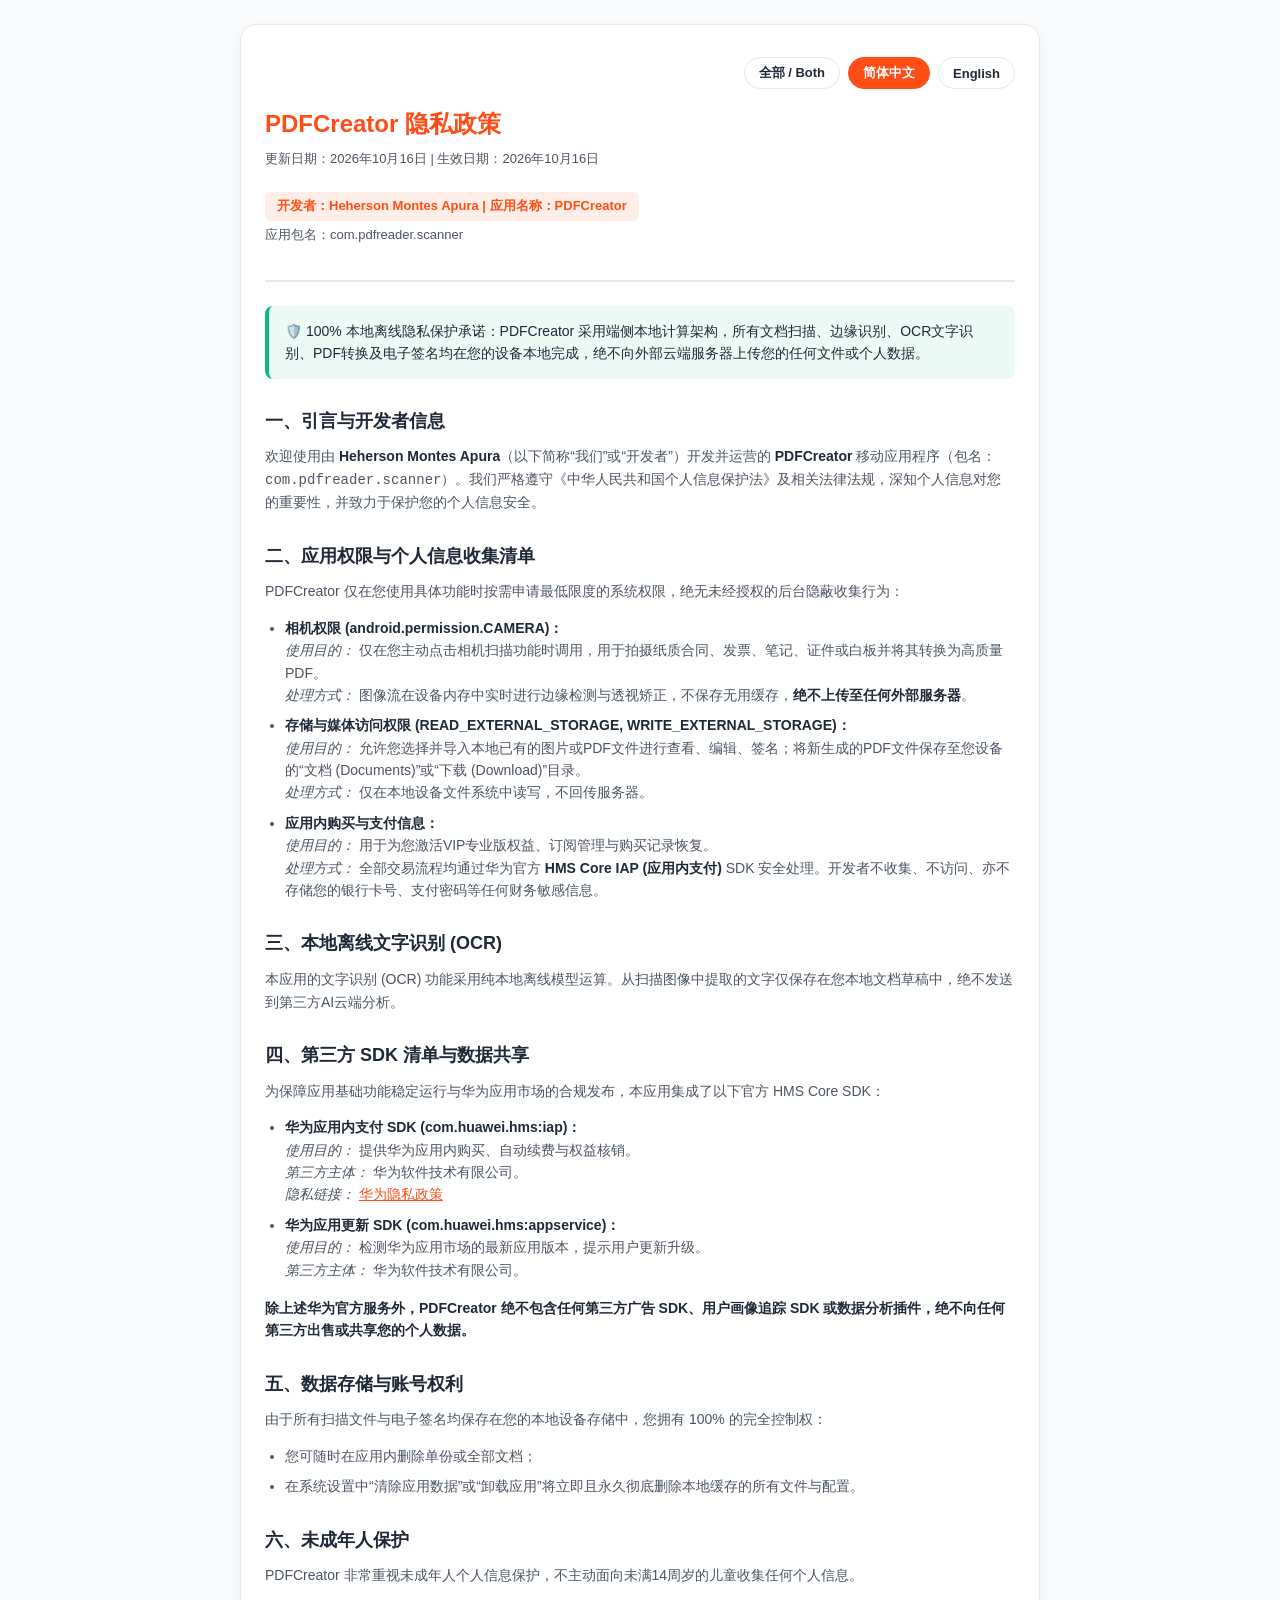
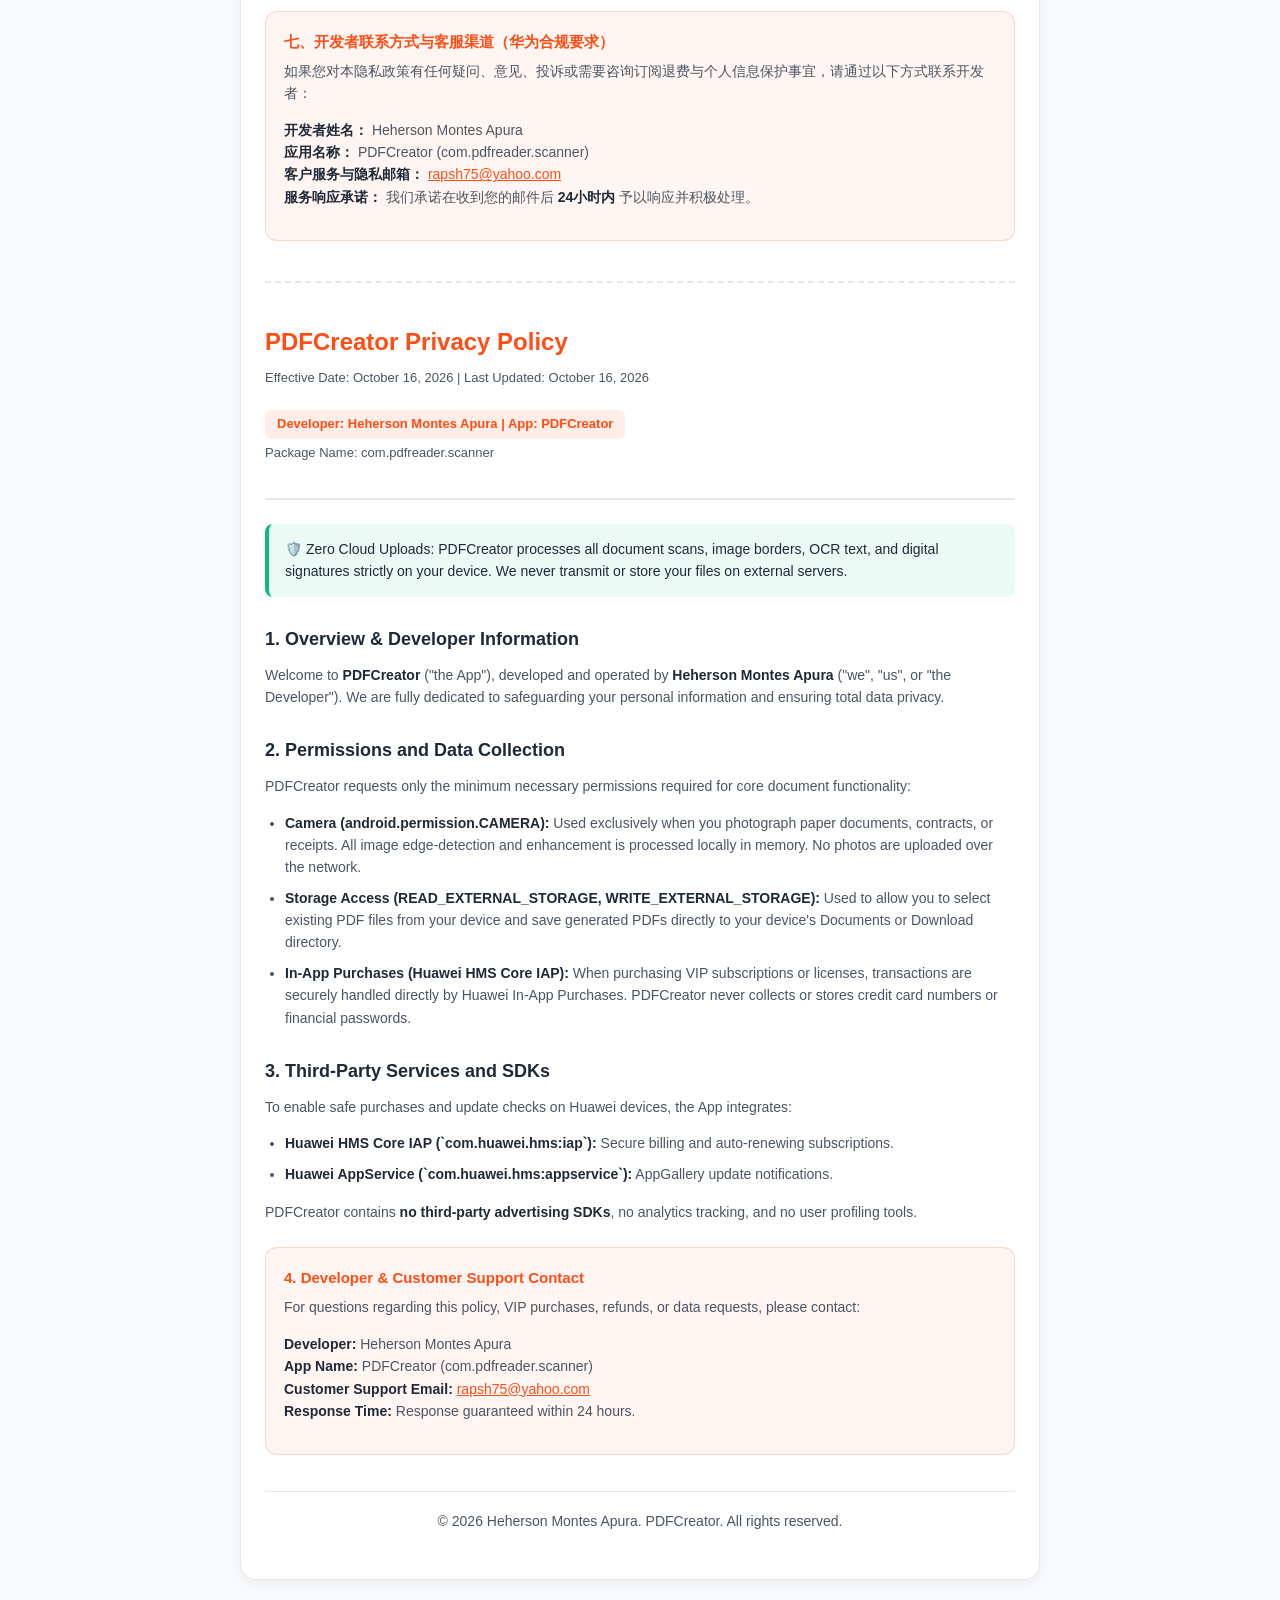
==== index.html @ 4ed190d3 "Update index.html" ====
<!DOCTYPE html>
<html lang="zh-CN">
<head>
  <meta charset="UTF-8">
  <meta name="viewport" content="width=device-width, initial-scale=1.0">
  <title>PDFCreator 隐私政策 / Privacy Policy - Heherson Montes Apura</title>
  <style>
    :root {
      --primary: #FF4D15;
      --primary-dark: #E03E0B;
      --text: #1F2937;
      --text-muted: #4B5563;
      --bg: #F9FAFB;
      --card-bg: #FFFFFF;
      --border: #E5E7EB;
    }
    @media (prefers-color-scheme: dark) {
      :root {
        --text: #F3F4F6;
        --text-muted: #9CA3AF;
        --bg: #111827;
        --card-bg: #1F2937;
        --border: #374151;
      }
    }
    * {
      box-sizing: border-box;
      margin: 0;
      padding: 0;
    }
    body {
      font-family: -apple-system, BlinkMacSystemFont, "Segoe UI", Roboto, "PingFang SC", "Hiragino Sans GB", "Microsoft YaHei", sans-serif;
      background-color: var(--bg);
      color: var(--text);
      line-height: 1.6;
      padding: 24px 16px;
    }
    .container {
      max-width: 800px;
      margin: 0 auto;
      background: var(--card-bg);
      padding: 32px 24px;
      border-radius: 16px;
      box-shadow: 0 4px 12px rgba(0, 0, 0, 0.05);
      border: 1px solid var(--border);
    }
    .lang-switcher {
      display: flex;
      justify-content: flex-end;
      gap: 8px;
      margin-bottom: 16px;
    }
    .lang-btn {
      padding: 6px 14px;
      border: 1px solid var(--border);
      border-radius: 20px;
      background: var(--card-bg);
      color: var(--text);
      font-size: 13px;
      font-weight: 600;
      cursor: pointer;
      text-decoration: none;
      transition: all 0.2s;
    }
    .lang-btn.active, .lang-btn:hover {
      background: var(--primary);
      color: #fff;
      border-color: var(--primary);
    }
    header {
      border-bottom: 2px solid var(--border);
      padding-bottom: 20px;
      margin-bottom: 24px;
    }
    h1 {
      font-size: 24px;
      font-weight: 800;
      color: var(--primary);
      margin-bottom: 6px;
    }
    .subtitle {
      font-size: 13px;
      color: var(--text-muted);
    }
    .dev-badge {
      display: inline-block;
      margin-top: 8px;
      padding: 4px 12px;
      border-radius: 6px;
      background: rgba(255, 77, 21, 0.1);
      color: var(--primary);
      font-weight: 700;
      font-size: 13px;
    }
    h2 {
      font-size: 18px;
      font-weight: 700;
      margin-top: 28px;
      margin-bottom: 10px;
      color: var(--text);
    }
    p {
      font-size: 14px;
      color: var(--text-muted);
      margin-bottom: 14px;
    }
    ul {
      margin-left: 20px;
      margin-bottom: 16px;
    }
    li {
      font-size: 14px;
      color: var(--text-muted);
      margin-bottom: 8px;
    }
    strong {
      color: var(--text);
    }
    .highlight-box {
      background: rgba(16, 185, 129, 0.08);
      border-left: 4px solid #10B981;
      padding: 14px 16px;
      border-radius: 8px;
      margin: 20px 0;
    }
    .highlight-box p {
      margin: 0;
      color: var(--text);
      font-weight: 500;
    }
    .contact-card {
      background: rgba(255, 77, 21, 0.05);
      border: 1px solid rgba(255, 77, 21, 0.2);
      border-radius: 12px;
      padding: 18px;
      margin-top: 24px;
    }
    .contact-card h3 {
      font-size: 15px;
      font-weight: 700;
      margin-bottom: 6px;
      color: var(--primary);
    }
    a {
      color: var(--primary);
      text-decoration: underline;
    }
    .section-divider {
      margin: 40px 0;
      border-top: 2px dashed var(--border);
    }
    footer {
      text-align: center;
      margin-top: 36px;
      font-size: 12px;
      color: var(--text-muted);
      border-top: 1px solid var(--border);
      padding-top: 18px;
    }
  </style>
  <script>
    function showLang(l) {
      document.getElementById('sec-zh').style.display = (l === 'zh' || l === 'all') ? 'block' : 'none';
      document.getElementById('sec-en').style.display = (l === 'en' || l === 'all') ? 'block' : 'none';
      document.getElementById('btn-zh').className = (l === 'zh') ? 'lang-btn active' : 'lang-btn';
      document.getElementById('btn-en').className = (l === 'en') ? 'lang-btn active' : 'lang-btn';
      document.getElementById('btn-all').className = (l === 'all') ? 'lang-btn active' : 'lang-btn';
    }
  </script>
</head>
<body>
  <div class="container">
    <div class="lang-switcher">
      <button id="btn-all" class="lang-btn" onclick="showLang('all')">全部 / Both</button>
      <button id="btn-zh" class="lang-btn active" onclick="showLang('zh')">简体中文</button>
      <button id="btn-en" class="lang-btn" onclick="showLang('en')">English</button>
    </div>

    <!-- 简体中文版本 (CHINESE MAINLAND COMPLIANT - RULE 7.1) -->
    <div id="sec-zh">
      <header>
        <h1>PDFCreator 隐私政策</h1>
        <p class="subtitle">更新日期：2026年10月16日 | 生效日期：2026年10月16日</p>
        <div class="dev-badge">开发者：Heherson Montes Apura | 应用名称：PDFCreator</div>
        <p class="subtitle" style="margin-top: 4px;">应用包名：com.pdfreader.scanner</p>
      </header>

      <div class="highlight-box">
        <p>🛡️ 100% 本地离线隐私保护承诺：PDFCreator 采用端侧本地计算架构，所有文档扫描、边缘识别、OCR文字识别、PDF转换及电子签名均在您的设备本地完成，绝不向外部云端服务器上传您的任何文件或个人数据。</p>
      </div>

      <h2>一、引言与开发者信息</h2>
      <p>
        欢迎使用由 <strong>Heherson Montes Apura</strong>（以下简称“我们”或“开发者”）开发并运营的 <strong>PDFCreator</strong> 移动应用程序（包名：<code>com.pdfreader.scanner</code>）。我们严格遵守《中华人民共和国个人信息保护法》及相关法律法规，深知个人信息对您的重要性，并致力于保护您的个人信息安全。
      </p>

      <h2>二、应用权限与个人信息收集清单</h2>
      <p>PDFCreator 仅在您使用具体功能时按需申请最低限度的系统权限，绝无未经授权的后台隐蔽收集行为：</p>
      <ul>
        <li>
          <strong>相机权限 (android.permission.CAMERA)：</strong><br>
          <em>使用目的：</em> 仅在您主动点击相机扫描功能时调用，用于拍摄纸质合同、发票、笔记、证件或白板并将其转换为高质量PDF。<br>
          <em>处理方式：</em> 图像流在设备内存中实时进行边缘检测与透视矫正，不保存无用缓存，<strong>绝不上传至任何外部服务器</strong>。
        </li>
        <li>
          <strong>存储与媒体访问权限 (READ_EXTERNAL_STORAGE, WRITE_EXTERNAL_STORAGE)：</strong><br>
          <em>使用目的：</em> 允许您选择并导入本地已有的图片或PDF文件进行查看、编辑、签名；将新生成的PDF文件保存至您设备的“文档 (Documents)”或“下载 (Download)”目录。<br>
          <em>处理方式：</em> 仅在本地设备文件系统中读写，不回传服务器。
        </li>
        <li>
          <strong>应用内购买与支付信息：</strong><br>
          <em>使用目的：</em> 用于为您激活VIP专业版权益、订阅管理与购买记录恢复。<br>
          <em>处理方式：</em> 全部交易流程均通过华为官方 <strong>HMS Core IAP (应用内支付)</strong> SDK 安全处理。开发者不收集、不访问、亦不存储您的银行卡号、支付密码等任何财务敏感信息。
        </li>
      </ul>

      <h2>三、本地离线文字识别 (OCR)</h2>
      <p>
        本应用的文字识别 (OCR) 功能采用纯本地离线模型运算。从扫描图像中提取的文字仅保存在您本地文档草稿中，绝不发送到第三方AI云端分析。
      </p>

      <h2>四、第三方 SDK 清单与数据共享</h2>
      <p>为保障应用基础功能稳定运行与华为应用市场的合规发布，本应用集成了以下官方 HMS Core SDK：</p>
      <ul>
        <li>
          <strong>华为应用内支付 SDK (com.huawei.hms:iap)：</strong><br>
          <em>使用目的：</em> 提供华为应用内购买、自动续费与权益核销。<br>
          <em>第三方主体：</em> 华为软件技术有限公司。<br>
          <em>隐私链接：</em> <a href="https://consumer.huawei.com/cn/privacy/privacy-policy/" target="_blank" rel="noopener">华为隐私政策</a>
        </li>
        <li>
          <strong>华为应用更新 SDK (com.huawei.hms:appservice)：</strong><br>
          <em>使用目的：</em> 检测华为应用市场的最新应用版本，提示用户更新升级。<br>
          <em>第三方主体：</em> 华为软件技术有限公司。
        </li>
      </ul>
      <p><strong>除上述华为官方服务外，PDFCreator 绝不包含任何第三方广告 SDK、用户画像追踪 SDK 或数据分析插件，绝不向任何第三方出售或共享您的个人数据。</strong></p>

      <h2>五、数据存储与账号权利</h2>
      <p>
        由于所有扫描文件与电子签名均保存在您的本地设备存储中，您拥有 100% 的完全控制权：
      </p>
      <ul>
        <li>您可随时在应用内删除单份或全部文档；</li>
        <li>在系统设置中“清除应用数据”或“卸载应用”将立即且永久彻底删除本地缓存的所有文件与配置。</li>
      </ul>

      <h2>六、未成年人保护</h2>
      <p>PDFCreator 非常重视未成年人个人信息保护，不主动面向未满14周岁的儿童收集任何个人信息。</p>

      <div class="contact-card">
        <h3>七、开发者联系方式与客服渠道（华为合规要求）</h3>
        <p>如果您对本隐私政策有任何疑问、意见、投诉或需要咨询订阅退费与个人信息保护事宜，请通过以下方式联系开发者：</p>
        <p>
          <strong>开发者姓名：</strong> Heherson Montes Apura<br>
          <strong>应用名称：</strong> PDFCreator (com.pdfreader.scanner)<br>
          <strong>客户服务与隐私邮箱：</strong> <a href="mailto:rapsh75@yahoo.com">rapsh75@yahoo.com</a><br>
          <strong>服务响应承诺：</strong> 我们承诺在收到您的邮件后 <strong>24小时内</strong> 予以响应并积极处理。
        </p>
      </div>
    </div>

    <!-- 分割线 -->
    <div class="section-divider"></div>

    <!-- ENGLISH VERSION -->
    <div id="sec-en">
      <header>
        <h1>PDFCreator Privacy Policy</h1>
        <p class="subtitle">Effective Date: October 16, 2026 | Last Updated: October 16, 2026</p>
        <div class="dev-badge">Developer: Heherson Montes Apura | App: PDFCreator</div>
        <p class="subtitle" style="margin-top: 4px;">Package Name: com.pdfreader.scanner</p>
      </header>

      <div class="highlight-box">
        <p>🛡️ Zero Cloud Uploads: PDFCreator processes all document scans, image borders, OCR text, and digital signatures strictly on your device. We never transmit or store your files on external servers.</p>
      </div>

      <h2>1. Overview & Developer Information</h2>
      <p>
        Welcome to <strong>PDFCreator</strong> ("the App"), developed and operated by <strong>Heherson Montes Apura</strong> ("we", "us", or "the Developer"). We are fully dedicated to safeguarding your personal information and ensuring total data privacy.
      </p>

      <h2>2. Permissions and Data Collection</h2>
      <p>PDFCreator requests only the minimum necessary permissions required for core document functionality:</p>
      <ul>
        <li>
          <strong>Camera (android.permission.CAMERA):</strong> Used exclusively when you photograph paper documents, contracts, or receipts. All image edge-detection and enhancement is processed locally in memory. No photos are uploaded over the network.
        </li>
        <li>
          <strong>Storage Access (READ_EXTERNAL_STORAGE, WRITE_EXTERNAL_STORAGE):</strong> Used to allow you to select existing PDF files from your device and save generated PDFs directly to your device's Documents or Download directory.
        </li>
        <li>
          <strong>In-App Purchases (Huawei HMS Core IAP):</strong> When purchasing VIP subscriptions or licenses, transactions are securely handled directly by Huawei In-App Purchases. PDFCreator never collects or stores credit card numbers or financial passwords.
        </li>
      </ul>

      <h2>3. Third-Party Services and SDKs</h2>
      <p>To enable safe purchases and update checks on Huawei devices, the App integrates:</p>
      <ul>
        <li><strong>Huawei HMS Core IAP (`com.huawei.hms:iap`):</strong> Secure billing and auto-renewing subscriptions.</li>
        <li><strong>Huawei AppService (`com.huawei.hms:appservice`):</strong> AppGallery update notifications.</li>
      </ul>
      <p>PDFCreator contains <strong>no third-party advertising SDKs</strong>, no analytics tracking, and no user profiling tools.</p>

      <div class="contact-card">
        <h3>4. Developer & Customer Support Contact</h3>
        <p>For questions regarding this policy, VIP purchases, refunds, or data requests, please contact:</p>
        <p>
          <strong>Developer:</strong> Heherson Montes Apura<br>
          <strong>App Name:</strong> PDFCreator (com.pdfreader.scanner)<br>
          <strong>Customer Support Email:</strong> <a href="mailto:rapsh75@yahoo.com">rapsh75@yahoo.com</a><br>
          <strong>Response Time:</strong> Response guaranteed within 24 hours.
        </p>
      </div>
    </div>

    <footer>
      <p>&copy; 2026 Heherson Montes Apura. PDFCreator. All rights reserved.</p>
    </footer>
  </div>
</body>
</html>
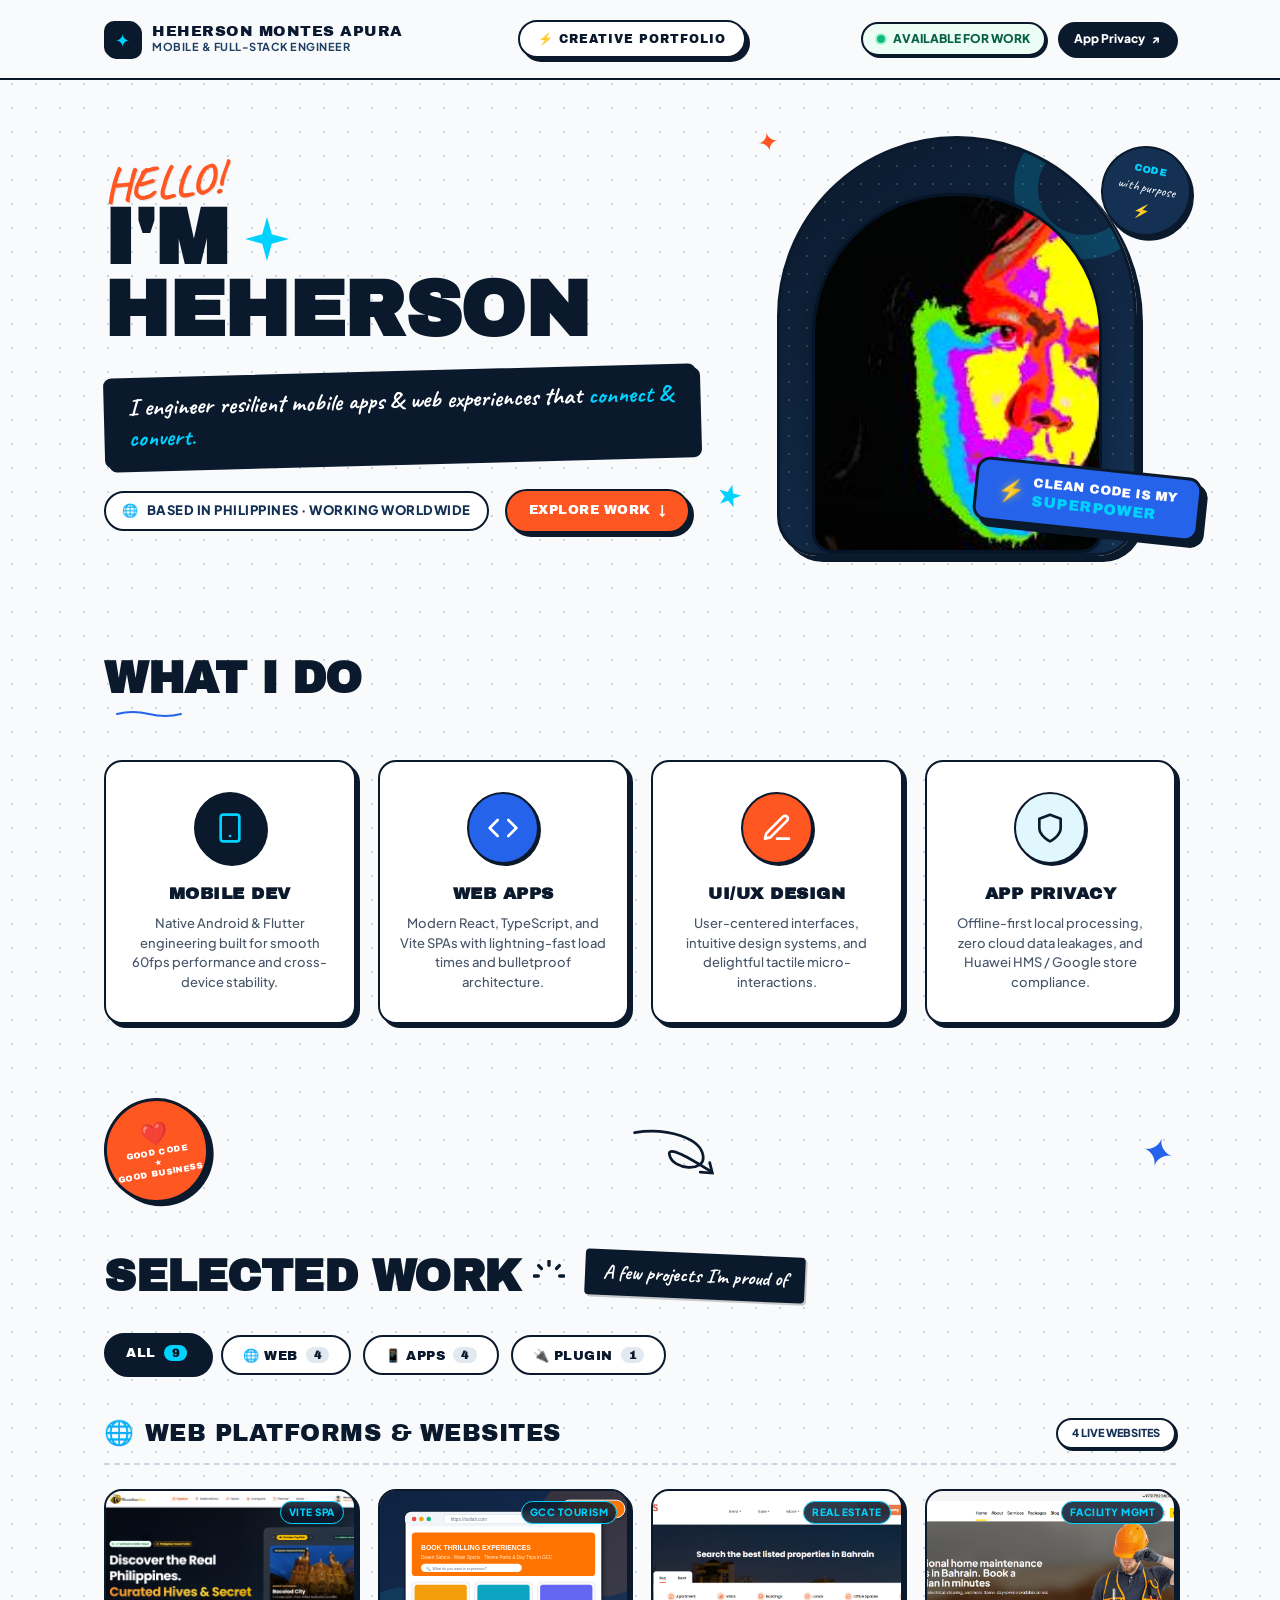
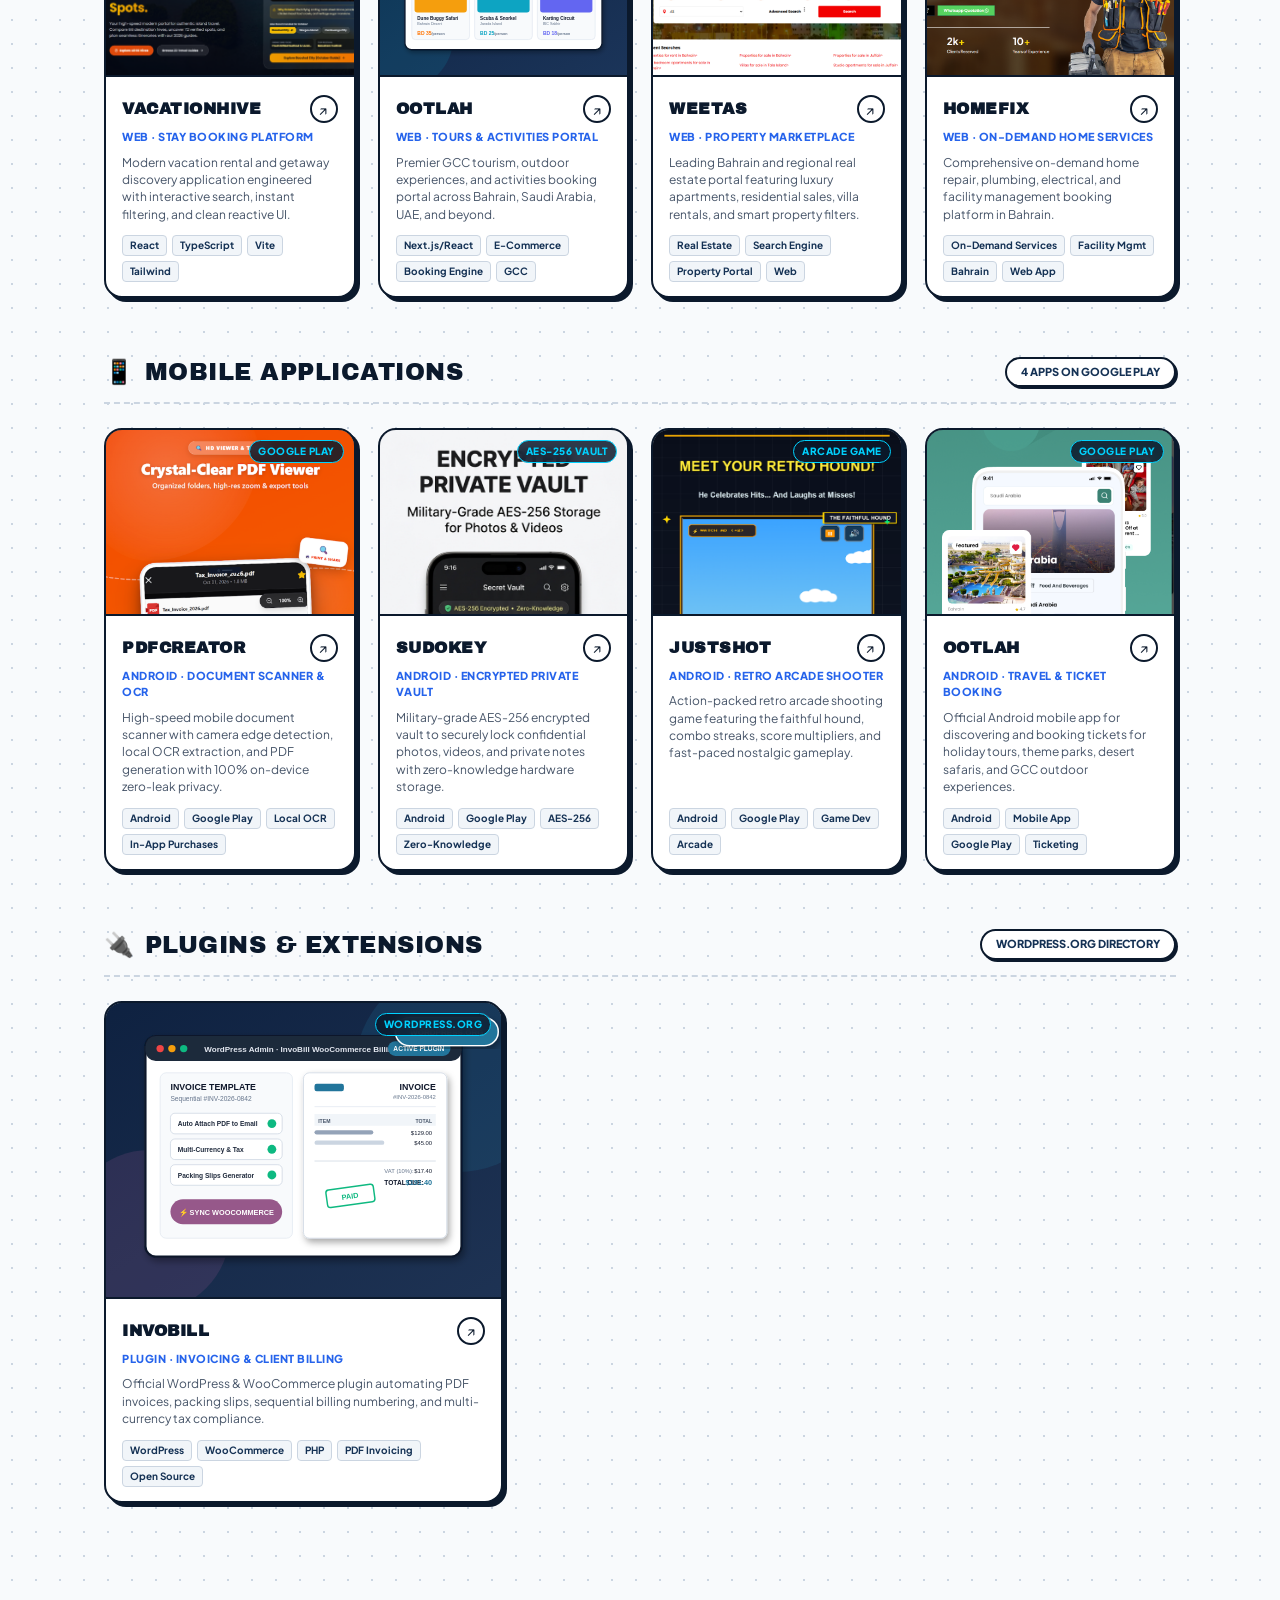
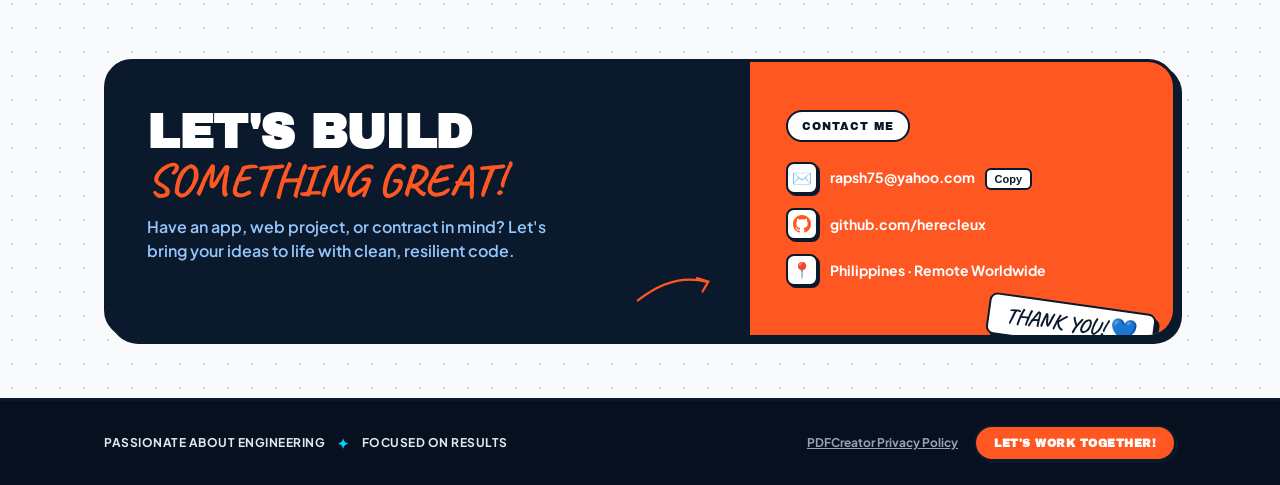
==== commit ab710d33: "feat: redesign portfolio in navy neo-brutalist theme, migrate privacy policy to policy-pdfscanner.ht" ====
--- a/index.html
+++ b/index.html
@@ -1,323 +1,574 @@
 <!DOCTYPE html>
-<html lang="zh-CN">
+<html lang="en">
 <head>
   <meta charset="UTF-8">
   <meta name="viewport" content="width=device-width, initial-scale=1.0">
-  <title>PDFCreator 隐私政策 / Privacy Policy - Heherson Montes Apura</title>
-  <style>
-    :root {
-      --primary: #FF4D15;
-      --primary-dark: #E03E0B;
-      --text: #1F2937;
-      --text-muted: #4B5563;
-      --bg: #F9FAFB;
-      --card-bg: #FFFFFF;
-      --border: #E5E7EB;
-    }
-    @media (prefers-color-scheme: dark) {
-      :root {
-        --text: #F3F4F6;
-        --text-muted: #9CA3AF;
-        --bg: #111827;
-        --card-bg: #1F2937;
-        --border: #374151;
-      }
-    }
-    * {
-      box-sizing: border-box;
-      margin: 0;
-      padding: 0;
-    }
-    body {
-      font-family: -apple-system, BlinkMacSystemFont, "Segoe UI", Roboto, "PingFang SC", "Hiragino Sans GB", "Microsoft YaHei", sans-serif;
-      background-color: var(--bg);
-      color: var(--text);
-      line-height: 1.6;
-      padding: 24px 16px;
-    }
-    .container {
-      max-width: 800px;
-      margin: 0 auto;
-      background: var(--card-bg);
-      padding: 32px 24px;
-      border-radius: 16px;
-      box-shadow: 0 4px 12px rgba(0, 0, 0, 0.05);
-      border: 1px solid var(--border);
-    }
-    .lang-switcher {
-      display: flex;
-      justify-content: flex-end;
-      gap: 8px;
-      margin-bottom: 16px;
-    }
-    .lang-btn {
-      padding: 6px 14px;
-      border: 1px solid var(--border);
-      border-radius: 20px;
-      background: var(--card-bg);
-      color: var(--text);
-      font-size: 13px;
-      font-weight: 600;
-      cursor: pointer;
-      text-decoration: none;
-      transition: all 0.2s;
-    }
-    .lang-btn.active, .lang-btn:hover {
-      background: var(--primary);
-      color: #fff;
-      border-color: var(--primary);
-    }
-    header {
-      border-bottom: 2px solid var(--border);
-      padding-bottom: 20px;
-      margin-bottom: 24px;
-    }
-    h1 {
-      font-size: 24px;
-      font-weight: 800;
-      color: var(--primary);
-      margin-bottom: 6px;
-    }
-    .subtitle {
-      font-size: 13px;
-      color: var(--text-muted);
-    }
-    .dev-badge {
-      display: inline-block;
-      margin-top: 8px;
-      padding: 4px 12px;
-      border-radius: 6px;
-      background: rgba(255, 77, 21, 0.1);
-      color: var(--primary);
-      font-weight: 700;
-      font-size: 13px;
-    }
-    h2 {
-      font-size: 18px;
-      font-weight: 700;
-      margin-top: 28px;
-      margin-bottom: 10px;
-      color: var(--text);
-    }
-    p {
-      font-size: 14px;
-      color: var(--text-muted);
-      margin-bottom: 14px;
-    }
-    ul {
-      margin-left: 20px;
-      margin-bottom: 16px;
-    }
-    li {
-      font-size: 14px;
-      color: var(--text-muted);
-      margin-bottom: 8px;
-    }
-    strong {
-      color: var(--text);
-    }
-    .highlight-box {
-      background: rgba(16, 185, 129, 0.08);
-      border-left: 4px solid #10B981;
-      padding: 14px 16px;
-      border-radius: 8px;
-      margin: 20px 0;
-    }
-    .highlight-box p {
-      margin: 0;
-      color: var(--text);
-      font-weight: 500;
-    }
-    .contact-card {
-      background: rgba(255, 77, 21, 0.05);
-      border: 1px solid rgba(255, 77, 21, 0.2);
-      border-radius: 12px;
-      padding: 18px;
-      margin-top: 24px;
-    }
-    .contact-card h3 {
-      font-size: 15px;
-      font-weight: 700;
-      margin-bottom: 6px;
-      color: var(--primary);
-    }
-    a {
-      color: var(--primary);
-      text-decoration: underline;
-    }
-    .section-divider {
-      margin: 40px 0;
-      border-top: 2px dashed var(--border);
-    }
-    footer {
-      text-align: center;
-      margin-top: 36px;
-      font-size: 12px;
-      color: var(--text-muted);
-      border-top: 1px solid var(--border);
-      padding-top: 18px;
-    }
-  </style>
-  <script>
-    function showLang(l) {
-      document.getElementById('sec-zh').style.display = (l === 'zh' || l === 'all') ? 'block' : 'none';
-      document.getElementById('sec-en').style.display = (l === 'en' || l === 'all') ? 'block' : 'none';
-      document.getElementById('btn-zh').className = (l === 'zh') ? 'lang-btn active' : 'lang-btn';
-      document.getElementById('btn-en').className = (l === 'en') ? 'lang-btn active' : 'lang-btn';
-      document.getElementById('btn-all').className = (l === 'all') ? 'lang-btn active' : 'lang-btn';
-    }
-  </script>
+  <title>Heherson Montes Apura — Mobile & Full-Stack Developer</title>
+  <meta name="description" content="Portfolio of Heherson Montes Apura (herecleux) — Mobile & Full-Stack Developer crafting fast, resilient mobile apps and modern web experiences.">
+  <meta property="og:title" content="Heherson Montes Apura — Developer Portfolio">
+  <meta property="og:description" content="Mobile & Full-Stack Developer specializing in Android, Flutter, React, and local-first privacy architectures.">
+  <meta property="og:image" content="assets/img/avatar.jpg">
+  <meta property="og:url" content="https://herecleux.github.io/">
+
+  <link rel="stylesheet" href="assets/css/portfolio.css">
+  <link rel="icon" href="data:image/svg+xml,<svg xmlns=%22http://www.w3.org/2000/svg%22 viewBox=%220 0 100 100%22><text y=%22.9em%22 font-size=%2290%22>⚡</text></svg>">
 </head>
 <body>
-  <div class="container">
-    <div class="lang-switcher">
-      <button id="btn-all" class="lang-btn" onclick="showLang('all')">全部 / Both</button>
-      <button id="btn-zh" class="lang-btn active" onclick="showLang('zh')">简体中文</button>
-      <button id="btn-en" class="lang-btn" onclick="showLang('en')">English</button>
+
+  <!-- ============================================================
+       TOP NAVIGATION BAR
+       ============================================================ -->
+  <header class="site-header">
+    <div class="container header-wrap">
+      <a href="index.html" class="brand-badge">
+        <div class="brand-icon">✦</div>
+        <div class="brand-text">
+          <span class="brand-name">HEHERSON MONTES APURA</span>
+          <span class="brand-role">Mobile &amp; Full-Stack Engineer</span>
+        </div>
+      </a>
+
+      <div class="header-center-pill">
+        <span>⚡ CREATIVE PORTFOLIO</span>
+      </div>
+
+      <div class="header-actions">
+        <div class="status-pill">
+          <span class="status-dot"></span>
+          <span>AVAILABLE FOR WORK</span>
+        </div>
+        <a href="policy-pdfscanner.html" class="nav-link-policy" title="View PDFCreator Privacy Policy">
+          <span>App Privacy</span>
+          <span>↗</span>
+        </a>
+      </div>
     </div>
-
-    <!-- 简体中文版本 (CHINESE MAINLAND COMPLIANT - RULE 7.1) -->
-    <div id="sec-zh">
-      <header>
-        <h1>PDFCreator 隐私政策</h1>
-        <p class="subtitle">更新日期：2026年10月16日 | 生效日期：2026年10月16日</p>
-        <div class="dev-badge">开发者：Heherson Montes Apura | 应用名称：PDFCreator</div>
-        <p class="subtitle" style="margin-top: 4px;">应用包名：com.pdfreader.scanner</p>
-      </header>
-
-      <div class="highlight-box">
-        <p>🛡️ 100% 本地离线隐私保护承诺：PDFCreator 采用端侧本地计算架构，所有文档扫描、边缘识别、OCR文字识别、PDF转换及电子签名均在您的设备本地完成，绝不向外部云端服务器上传您的任何文件或个人数据。</p>
-      </div>
-
-      <h2>一、引言与开发者信息</h2>
-      <p>
-        欢迎使用由 <strong>Heherson Montes Apura</strong>（以下简称“我们”或“开发者”）开发并运营的 <strong>PDFCreator</strong> 移动应用程序（包名：<code>com.pdfreader.scanner</code>）。我们严格遵守《中华人民共和国个人信息保护法》及相关法律法规，深知个人信息对您的重要性，并致力于保护您的个人信息安全。
-      </p>
-
-      <h2>二、应用权限与个人信息收集清单</h2>
-      <p>PDFCreator 仅在您使用具体功能时按需申请最低限度的系统权限，绝无未经授权的后台隐蔽收集行为：</p>
-      <ul>
-        <li>
-          <strong>相机权限 (android.permission.CAMERA)：</strong><br>
-          <em>使用目的：</em> 仅在您主动点击相机扫描功能时调用，用于拍摄纸质合同、发票、笔记、证件或白板并将其转换为高质量PDF。<br>
-          <em>处理方式：</em> 图像流在设备内存中实时进行边缘检测与透视矫正，不保存无用缓存，<strong>绝不上传至任何外部服务器</strong>。
-        </li>
-        <li>
-          <strong>存储与媒体访问权限 (READ_EXTERNAL_STORAGE, WRITE_EXTERNAL_STORAGE)：</strong><br>
-          <em>使用目的：</em> 允许您选择并导入本地已有的图片或PDF文件进行查看、编辑、签名；将新生成的PDF文件保存至您设备的“文档 (Documents)”或“下载 (Download)”目录。<br>
-          <em>处理方式：</em> 仅在本地设备文件系统中读写，不回传服务器。
-        </li>
-        <li>
-          <strong>应用内购买与支付信息：</strong><br>
-          <em>使用目的：</em> 用于为您激活VIP专业版权益、订阅管理与购买记录恢复。<br>
-          <em>处理方式：</em> 全部交易流程均通过华为官方 <strong>HMS Core IAP (应用内支付)</strong> SDK 安全处理。开发者不收集、不访问、亦不存储您的银行卡号、支付密码等任何财务敏感信息。
-        </li>
-      </ul>
-
-      <h2>三、本地离线文字识别 (OCR)</h2>
-      <p>
-        本应用的文字识别 (OCR) 功能采用纯本地离线模型运算。从扫描图像中提取的文字仅保存在您本地文档草稿中，绝不发送到第三方AI云端分析。
-      </p>
-
-      <h2>四、第三方 SDK 清单与数据共享</h2>
-      <p>为保障应用基础功能稳定运行与华为应用市场的合规发布，本应用集成了以下官方 HMS Core SDK：</p>
-      <ul>
-        <li>
-          <strong>华为应用内支付 SDK (com.huawei.hms:iap)：</strong><br>
-          <em>使用目的：</em> 提供华为应用内购买、自动续费与权益核销。<br>
-          <em>第三方主体：</em> 华为软件技术有限公司。<br>
-          <em>隐私链接：</em> <a href="https://consumer.huawei.com/cn/privacy/privacy-policy/" target="_blank" rel="noopener">华为隐私政策</a>
-        </li>
-        <li>
-          <strong>华为应用更新 SDK (com.huawei.hms:appservice)：</strong><br>
-          <em>使用目的：</em> 检测华为应用市场的最新应用版本，提示用户更新升级。<br>
-          <em>第三方主体：</em> 华为软件技术有限公司。
-        </li>
-      </ul>
-      <p><strong>除上述华为官方服务外，PDFCreator 绝不包含任何第三方广告 SDK、用户画像追踪 SDK 或数据分析插件，绝不向任何第三方出售或共享您的个人数据。</strong></p>
-
-      <h2>五、数据存储与账号权利</h2>
-      <p>
-        由于所有扫描文件与电子签名均保存在您的本地设备存储中，您拥有 100% 的完全控制权：
-      </p>
-      <ul>
-        <li>您可随时在应用内删除单份或全部文档；</li>
-        <li>在系统设置中“清除应用数据”或“卸载应用”将立即且永久彻底删除本地缓存的所有文件与配置。</li>
-      </ul>
-
-      <h2>六、未成年人保护</h2>
-      <p>PDFCreator 非常重视未成年人个人信息保护，不主动面向未满14周岁的儿童收集任何个人信息。</p>
-
-      <div class="contact-card">
-        <h3>七、开发者联系方式与客服渠道（华为合规要求）</h3>
-        <p>如果您对本隐私政策有任何疑问、意见、投诉或需要咨询订阅退费与个人信息保护事宜，请通过以下方式联系开发者：</p>
-        <p>
-          <strong>开发者姓名：</strong> Heherson Montes Apura<br>
-          <strong>应用名称：</strong> PDFCreator (com.pdfreader.scanner)<br>
-          <strong>客户服务与隐私邮箱：</strong> <a href="mailto:rapsh75@yahoo.com">rapsh75@yahoo.com</a><br>
-          <strong>服务响应承诺：</strong> 我们承诺在收到您的邮件后 <strong>24小时内</strong> 予以响应并积极处理。
-        </p>
+  </header>
+
+  <!-- ============================================================
+       HERO SECTION
+       ============================================================ -->
+  <main>
+    <section class="hero-section">
+      <div class="container hero-grid">
+        <!-- Left: Text & Pitch -->
+        <div class="hero-intro">
+          <div class="hello-sticker">HELLO!</div>
+          
+          <h1 class="hero-title">
+            <div class="title-line-im">
+              <span>I'M</span>
+              <svg class="star-doodle" viewBox="0 0 24 24" fill="currentColor">
+                <path d="M12 0L14.6 9.4L24 12L14.6 14.6L12 24L9.4 14.6L0 12L9.4 9.4L12 0Z"/>
+              </svg>
+            </div>
+            <span>HEHERSON</span>
+          </h1>
+
+          <div class="hero-highlighter">
+            I engineer resilient mobile apps &amp; web experiences that <span>connect &amp; convert.</span>
+          </div>
+
+          <div class="hero-meta-row">
+            <div class="location-badge">
+              <span>🌐</span>
+              <span>BASED IN PHILIPPINES · WORKING WORLDWIDE</span>
+            </div>
+            <a href="#selected-work" class="cta-button-primary">
+              <span>EXPLORE WORK</span>
+              <span>↓</span>
+            </a>
+          </div>
+        </div>
+
+        <!-- Right: Navy Visual Centerpiece with Avatar -->
+        <div class="hero-visual">
+          <!-- Sparkle Doodles -->
+          <span class="doodle-sparkle-1">✦</span>
+          <span class="doodle-sparkle-2">★</span>
+
+          <!-- Top Playful Badge -->
+          <div class="sticker-top-badge">
+            <span class="badge-text">CODE</span>
+            <span class="badge-sub">with purpose</span>
+            <span style="font-size: 14px; margin-top: 2px;">⚡</span>
+          </div>
+
+          <!-- Giant Navy Cutout Frame -->
+          <div class="navy-backdrop">
+            <div class="navy-backdrop-grid"></div>
+            <div class="navy-backdrop-ring"></div>
+            <div class="avatar-img-wrap">
+              <img id="hero-avatar-img" class="avatar-img" src="assets/img/avatar.jpg" alt="Heherson Montes Apura" onerror="this.src='https://avatars.githubusercontent.com/u/45097168?v=4'">
+            </div>
+          </div>
+
+          <!-- Tilted Superpower Sticker -->
+          <div class="superpower-sticker">
+            <span class="lightning">⚡</span>
+            <div>
+              <div>CLEAN CODE IS MY</div>
+              <div style="color: var(--cyan-accent); font-size: 15px;">SUPERPOWER</div>
+            </div>
+          </div>
+        </div>
+      </div>
+    </section>
+
+    <!-- ============================================================
+         "WHAT I DO" SECTION
+         ============================================================ -->
+    <section class="section-services">
+      <div class="container">
+        <div class="services-header">
+          <h2 class="section-title">WHAT I DO</h2>
+          <svg class="wavy-underline" viewBox="0 0 100 12" fill="none" stroke="currentColor" stroke-width="3" stroke-linecap="round">
+            <path d="M2 6 Q 25 0, 50 6 T 98 6" />
+          </svg>
+        </div>
+
+        <div class="services-grid">
+          <!-- Card 1: Mobile Apps -->
+          <div class="service-card">
+            <div class="service-circle-icon circle-navy">
+              <svg width="32" height="32" viewBox="0 0 24 24" fill="none" stroke="currentColor" stroke-width="2" stroke-linecap="round" stroke-linejoin="round">
+                <rect x="5" y="2" width="14" height="20" rx="2" ry="2"></rect>
+                <line x1="12" y1="18" x2="12.01" y2="18"></line>
+              </svg>
+            </div>
+            <h3 class="service-title">MOBILE DEV</h3>
+            <p class="service-desc">Native Android &amp; Flutter engineering built for smooth 60fps performance and cross-device stability.</p>
+          </div>
+
+          <!-- Card 2: Web Applications -->
+          <div class="service-card">
+            <div class="service-circle-icon circle-blue">
+              <svg width="32" height="32" viewBox="0 0 24 24" fill="none" stroke="currentColor" stroke-width="2" stroke-linecap="round" stroke-linejoin="round">
+                <polyline points="16 18 22 12 16 6"></polyline>
+                <polyline points="8 6 2 12 8 18"></polyline>
+              </svg>
+            </div>
+            <h3 class="service-title">WEB APPS</h3>
+            <p class="service-desc">Modern React, TypeScript, and Vite SPAs with lightning-fast load times and bulletproof architecture.</p>
+          </div>
+
+          <!-- Card 3: UI / UX -->
+          <div class="service-card">
+            <div class="service-circle-icon circle-coral">
+              <svg width="32" height="32" viewBox="0 0 24 24" fill="none" stroke="currentColor" stroke-width="2" stroke-linecap="round" stroke-linejoin="round">
+                <path d="M12 20h9"></path>
+                <path d="M16.5 3.5a2.121 2.121 0 0 1 3 3L7 19l-4 1 1-4L16.5 3.5z"></path>
+              </svg>
+            </div>
+            <h3 class="service-title">UI/UX DESIGN</h3>
+            <p class="service-desc">User-centered interfaces, intuitive design systems, and delightful tactile micro-interactions.</p>
+          </div>
+
+          <!-- Card 4: Local-first & Privacy -->
+          <div class="service-card">
+            <div class="service-circle-icon circle-cyan">
+              <svg width="32" height="32" viewBox="0 0 24 24" fill="none" stroke="currentColor" stroke-width="2" stroke-linecap="round" stroke-linejoin="round">
+                <path d="M12 22s8-4 8-10V5l-8-3-8 3v7c0 6 8 10 8 10z"></path>
+              </svg>
+            </div>
+            <h3 class="service-title">APP PRIVACY</h3>
+            <p class="service-desc">Offline-first local processing, zero cloud data leakages, and Huawei HMS / Google store compliance.</p>
+          </div>
+        </div>
+      </div>
+    </section>
+
+    <!-- ============================================================
+         TRANSITION SEAL & STAMP
+         ============================================================ -->
+    <div class="container">
+      <div class="transition-row">
+        <!-- Rubber Stamp Badge -->
+        <div class="stamp-seal">
+          <div class="heart">❤️</div>
+          <div class="stamp-text">
+            GOOD CODE<br>★<br>GOOD BUSINESS
+          </div>
+        </div>
+
+        <!-- Hand-drawn Arrow Doodle pointing to Work -->
+        <svg class="loop-arrow-doodle" viewBox="0 0 100 50" fill="none" stroke="currentColor" stroke-width="2.5" stroke-linecap="round">
+          <path d="M10,15 C40,5 70,10 75,25 C80,40 50,42 45,30 C40,20 65,30 85,38" />
+          <polyline points="75,40 86,39 82,30" />
+        </svg>
+
+        <div class="doodle-asterisk-right">✦</div>
       </div>
     </div>
 
-    <!-- 分割线 -->
-    <div class="section-divider"></div>
-
-    <!-- ENGLISH VERSION -->
-    <div id="sec-en">
-      <header>
-        <h1>PDFCreator Privacy Policy</h1>
-        <p class="subtitle">Effective Date: October 16, 2026 | Last Updated: October 16, 2026</p>
-        <div class="dev-badge">Developer: Heherson Montes Apura | App: PDFCreator</div>
-        <p class="subtitle" style="margin-top: 4px;">Package Name: com.pdfreader.scanner</p>
-      </header>
-
-      <div class="highlight-box">
-        <p>🛡️ Zero Cloud Uploads: PDFCreator processes all document scans, image borders, OCR text, and digital signatures strictly on your device. We never transmit or store your files on external servers.</p>
-      </div>
-
-      <h2>1. Overview & Developer Information</h2>
-      <p>
-        Welcome to <strong>PDFCreator</strong> ("the App"), developed and operated by <strong>Heherson Montes Apura</strong> ("we", "us", or "the Developer"). We are fully dedicated to safeguarding your personal information and ensuring total data privacy.
-      </p>
-
-      <h2>2. Permissions and Data Collection</h2>
-      <p>PDFCreator requests only the minimum necessary permissions required for core document functionality:</p>
-      <ul>
-        <li>
-          <strong>Camera (android.permission.CAMERA):</strong> Used exclusively when you photograph paper documents, contracts, or receipts. All image edge-detection and enhancement is processed locally in memory. No photos are uploaded over the network.
-        </li>
-        <li>
-          <strong>Storage Access (READ_EXTERNAL_STORAGE, WRITE_EXTERNAL_STORAGE):</strong> Used to allow you to select existing PDF files from your device and save generated PDFs directly to your device's Documents or Download directory.
-        </li>
-        <li>
-          <strong>In-App Purchases (Huawei HMS Core IAP):</strong> When purchasing VIP subscriptions or licenses, transactions are securely handled directly by Huawei In-App Purchases. PDFCreator never collects or stores credit card numbers or financial passwords.
-        </li>
-      </ul>
-
-      <h2>3. Third-Party Services and SDKs</h2>
-      <p>To enable safe purchases and update checks on Huawei devices, the App integrates:</p>
-      <ul>
-        <li><strong>Huawei HMS Core IAP (`com.huawei.hms:iap`):</strong> Secure billing and auto-renewing subscriptions.</li>
-        <li><strong>Huawei AppService (`com.huawei.hms:appservice`):</strong> AppGallery update notifications.</li>
-      </ul>
-      <p>PDFCreator contains <strong>no third-party advertising SDKs</strong>, no analytics tracking, and no user profiling tools.</p>
-
-      <div class="contact-card">
-        <h3>4. Developer & Customer Support Contact</h3>
-        <p>For questions regarding this policy, VIP purchases, refunds, or data requests, please contact:</p>
-        <p>
-          <strong>Developer:</strong> Heherson Montes Apura<br>
-          <strong>App Name:</strong> PDFCreator (com.pdfreader.scanner)<br>
-          <strong>Customer Support Email:</strong> <a href="mailto:rapsh75@yahoo.com">rapsh75@yahoo.com</a><br>
-          <strong>Response Time:</strong> Response guaranteed within 24 hours.
-        </p>
+    <!-- ============================================================
+         "SELECTED WORK" SECTION (DIVIDED INTO WEB, APPS, PLUGIN)
+         ============================================================ -->
+    <section id="selected-work" class="section-work">
+      <div class="container">
+        <div class="work-header-row">
+          <div class="work-title-group">
+            <h2 class="section-title">SELECTED WORK</h2>
+            <svg class="sunray-icon" viewBox="0 0 24 24" fill="none" stroke="currentColor" stroke-width="2.5" stroke-linecap="round">
+              <line x1="12" y1="1" x2="12" y2="4"></line>
+              <line x1="4.22" y1="4.22" x2="6.34" y2="6.34"></line>
+              <line x1="1" y1="12" x2="4" y2="12"></line>
+              <line x1="19.78" y1="4.22" x2="17.66" y2="6.34"></line>
+              <line x1="23" y1="12" x2="20" y2="12"></line>
+            </svg>
+          </div>
+
+          <div class="tape-sticker">A few projects I'm proud of</div>
+        </div>
+
+        <!-- Interactive Category Filter Navigation -->
+        <div class="category-filter-nav">
+          <button class="filter-btn active" data-filter="all">
+            <span>ALL</span>
+            <span class="filter-badge-count">9</span>
+          </button>
+          <button class="filter-btn" data-filter="web">
+            <span>🌐 WEB</span>
+            <span class="filter-badge-count">4</span>
+          </button>
+          <button class="filter-btn" data-filter="apps">
+            <span>📱 APPS</span>
+            <span class="filter-badge-count">4</span>
+          </button>
+          <button class="filter-btn" data-filter="plugin">
+            <span>🔌 PLUGIN</span>
+            <span class="filter-badge-count">1</span>
+          </button>
+        </div>
+
+        <!-- ==========================================
+             PART 1: WEB
+             ========================================== -->
+        <div class="work-category-block" data-category="web">
+          <div class="work-category-header">
+            <div class="category-badge-title">
+              <span class="cat-icon">🌐</span>
+              <span>WEB PLATFORMS &amp; WEBSITES</span>
+            </div>
+            <span class="category-count-pill">4 Live Websites</span>
+          </div>
+
+          <div class="projects-grid">
+            <!-- 1. VacationHive -->
+            <a href="https://vacationhive.com" target="_blank" rel="noopener noreferrer" class="project-card" title="Visit VacationHive (Live Site)">
+              <div class="project-thumb thumb-banner">
+                <img src="assets/img/vacationhive-banner.png" alt="VacationHive Web Platform Preview">
+                <span class="project-badge-tag">VITE SPA</span>
+              </div>
+              <div class="project-body">
+                <div class="project-meta-row">
+                  <h3 class="project-title">VacationHive</h3>
+                  <span class="project-arrow-btn">↗</span>
+                </div>
+                <div class="project-category">Web · Stay Booking Platform</div>
+                <p class="project-desc">Modern vacation rental and getaway discovery application engineered with interactive search, instant filtering, and clean reactive UI.</p>
+                <div class="project-tags">
+                  <span class="tech-tag">React</span>
+                  <span class="tech-tag">TypeScript</span>
+                  <span class="tech-tag">Vite</span>
+                  <span class="tech-tag">Tailwind</span>
+                </div>
+              </div>
+            </a>
+
+            <!-- 2. Ootlah (no-follow) -->
+            <a href="https://ootlah.com" target="_blank" rel="nofollow noopener noreferrer" class="project-card" title="Visit Ootlah (Live Site)">
+              <div class="project-thumb">
+                <img src="assets/img/ootlah-mockup.svg" alt="Ootlah Tourism Platform Preview">
+                <span class="project-badge-tag">GCC TOURISM</span>
+              </div>
+              <div class="project-body">
+                <div class="project-meta-row">
+                  <h3 class="project-title">Ootlah</h3>
+                  <span class="project-arrow-btn">↗</span>
+                </div>
+                <div class="project-category">Web · Tours &amp; Activities Portal</div>
+                <p class="project-desc">Premier GCC tourism, outdoor experiences, and activities booking portal across Bahrain, Saudi Arabia, UAE, and beyond.</p>
+                <div class="project-tags">
+                  <span class="tech-tag">Next.js/React</span>
+                  <span class="tech-tag">E-Commerce</span>
+                  <span class="tech-tag">Booking Engine</span>
+                  <span class="tech-tag">GCC</span>
+                </div>
+              </div>
+            </a>
+
+            <!-- 3. Weetas (no-follow) -->
+            <a href="https://weetas.com" target="_blank" rel="nofollow noopener noreferrer" class="project-card" title="Visit Weetas (Live Site)">
+              <div class="project-thumb thumb-banner">
+                <img src="assets/img/weetas-banner.png" alt="Weetas Real Estate Preview">
+                <span class="project-badge-tag">REAL ESTATE</span>
+              </div>
+              <div class="project-body">
+                <div class="project-meta-row">
+                  <h3 class="project-title">Weetas</h3>
+                  <span class="project-arrow-btn">↗</span>
+                </div>
+                <div class="project-category">Web · Property Marketplace</div>
+                <p class="project-desc">Leading Bahrain and regional real estate portal featuring luxury apartments, residential sales, villa rentals, and smart property filters.</p>
+                <div class="project-tags">
+                  <span class="tech-tag">Real Estate</span>
+                  <span class="tech-tag">Search Engine</span>
+                  <span class="tech-tag">Property Portal</span>
+                  <span class="tech-tag">Web</span>
+                </div>
+              </div>
+            </a>
+
+            <!-- 4. Homefix (no-follow) -->
+            <a href="https://homefix.bh" target="_blank" rel="nofollow noopener noreferrer" class="project-card" title="Visit Homefix (Live Site)">
+              <div class="project-thumb thumb-banner">
+                <img src="assets/img/homefix-banner.png" alt="Homefix Facility Maintenance Preview">
+                <span class="project-badge-tag">FACILITY MGMT</span>
+              </div>
+              <div class="project-body">
+                <div class="project-meta-row">
+                  <h3 class="project-title">Homefix</h3>
+                  <span class="project-arrow-btn">↗</span>
+                </div>
+                <div class="project-category">Web · On-Demand Home Services</div>
+                <p class="project-desc">Comprehensive on-demand home repair, plumbing, electrical, and facility management booking platform in Bahrain.</p>
+                <div class="project-tags">
+                  <span class="tech-tag">On-Demand Services</span>
+                  <span class="tech-tag">Facility Mgmt</span>
+                  <span class="tech-tag">Bahrain</span>
+                  <span class="tech-tag">Web App</span>
+                </div>
+              </div>
+            </a>
+          </div>
+        </div>
+
+        <!-- ==========================================
+             PART 2: APPS
+             ========================================== -->
+        <div class="work-category-block" data-category="apps">
+          <div class="work-category-header">
+            <div class="category-badge-title">
+              <span class="cat-icon">📱</span>
+              <span>MOBILE APPLICATIONS</span>
+            </div>
+            <span class="category-count-pill">4 Apps on Google Play</span>
+          </div>
+
+          <div class="projects-grid grid-apps">
+            <!-- 1. PdfCreator -->
+            <a href="https://play.google.com/store/apps/details?id=com.pdfreader.scanner" target="_blank" rel="noopener noreferrer" class="project-card" title="Download PdfCreator on Google Play Store">
+              <div class="project-thumb thumb-banner">
+                <img src="assets/img/pdfcreator-banner.png" alt="PdfCreator Scanner App Preview">
+                <span class="project-badge-tag">GOOGLE PLAY</span>
+              </div>
+              <div class="project-body">
+                <div class="project-meta-row">
+                  <h3 class="project-title">PdfCreator</h3>
+                  <span class="project-arrow-btn">↗</span>
+                </div>
+                <div class="project-category">Android · Document Scanner &amp; OCR</div>
+                <p class="project-desc">High-speed mobile document scanner with camera edge detection, local OCR extraction, and PDF generation with 100% on-device zero-leak privacy.</p>
+                <div class="project-tags">
+                  <span class="tech-tag">Android</span>
+                  <span class="tech-tag">Google Play</span>
+                  <span class="tech-tag">Local OCR</span>
+                  <span class="tech-tag">In-App Purchases</span>
+                </div>
+              </div>
+            </a>
+
+            <!-- 2. SudoKey -->
+            <a href="https://play.google.com/store/apps/details?id=com.sudokey.sudokey" target="_blank" rel="noopener noreferrer" class="project-card" title="Download SudoKey on Google Play Store">
+              <div class="project-thumb thumb-banner">
+                <img src="assets/img/sudokey-banner.png" alt="SudoKey Encrypted Private Vault Preview">
+                <span class="project-badge-tag">AES-256 VAULT</span>
+              </div>
+              <div class="project-body">
+                <div class="project-meta-row">
+                  <h3 class="project-title">SudoKey</h3>
+                  <span class="project-arrow-btn">↗</span>
+                </div>
+                <div class="project-category">Android · Encrypted Private Vault</div>
+                <p class="project-desc">Military-grade AES-256 encrypted vault to securely lock confidential photos, videos, and private notes with zero-knowledge hardware storage.</p>
+                <div class="project-tags">
+                  <span class="tech-tag">Android</span>
+                  <span class="tech-tag">Google Play</span>
+                  <span class="tech-tag">AES-256</span>
+                  <span class="tech-tag">Zero-Knowledge</span>
+                </div>
+              </div>
+            </a>
+
+            <!-- 3. JustShot -->
+            <a href="https://play.google.com/store/apps/details?id=com.justshot.game" target="_blank" rel="noopener noreferrer" class="project-card" title="Download JustShot on Google Play Store">
+              <div class="project-thumb thumb-banner">
+                <img src="assets/img/justshot-banner.png" alt="JustShot Retro Hound Game Preview">
+                <span class="project-badge-tag">ARCADE GAME</span>
+              </div>
+              <div class="project-body">
+                <div class="project-meta-row">
+                  <h3 class="project-title">JustShot</h3>
+                  <span class="project-arrow-btn">↗</span>
+                </div>
+                <div class="project-category">Android · Retro Arcade Shooter</div>
+                <p class="project-desc">Action-packed retro arcade shooting game featuring the faithful hound, combo streaks, score multipliers, and fast-paced nostalgic gameplay.</p>
+                <div class="project-tags">
+                  <span class="tech-tag">Android</span>
+                  <span class="tech-tag">Google Play</span>
+                  <span class="tech-tag">Game Dev</span>
+                  <span class="tech-tag">Arcade</span>
+                </div>
+              </div>
+            </a>
+
+            <!-- 4. Ootlah App (no-follow) -->
+            <a href="https://play.google.com/store/search?q=ootlah" target="_blank" rel="nofollow noopener noreferrer" class="project-card" title="View Ootlah on Google Play Store">
+              <div class="project-thumb thumb-banner">
+                <img src="assets/img/ootlah-app-banner.png" alt="Ootlah Mobile App Preview">
+                <span class="project-badge-tag">GOOGLE PLAY</span>
+              </div>
+              <div class="project-body">
+                <div class="project-meta-row">
+                  <h3 class="project-title">Ootlah</h3>
+                  <span class="project-arrow-btn">↗</span>
+                </div>
+                <div class="project-category">Android · Travel &amp; Ticket Booking</div>
+                <p class="project-desc">Official Android mobile app for discovering and booking tickets for holiday tours, theme parks, desert safaris, and GCC outdoor experiences.</p>
+                <div class="project-tags">
+                  <span class="tech-tag">Android</span>
+                  <span class="tech-tag">Mobile App</span>
+                  <span class="tech-tag">Google Play</span>
+                  <span class="tech-tag">Ticketing</span>
+                </div>
+              </div>
+            </a>
+          </div>
+        </div>
+
+        <!-- ==========================================
+             PART 3: PLUGIN
+             ========================================== -->
+        <div class="work-category-block" data-category="plugin">
+          <div class="work-category-header">
+            <div class="category-badge-title">
+              <span class="cat-icon">🔌</span>
+              <span>PLUGINS &amp; EXTENSIONS</span>
+            </div>
+            <span class="category-count-pill">WordPress.org Directory</span>
+          </div>
+
+          <div class="projects-grid grid-plugin">
+            <!-- 1. InvoBill -->
+            <a href="https://wordpress.org/plugins/invobill/" target="_blank" rel="noopener noreferrer" class="project-card" title="View InvoBill on WordPress.org">
+              <div class="project-thumb">
+                <img src="assets/img/invobill-mockup.svg" alt="InvoBill WordPress Plugin Preview">
+                <span class="project-badge-tag">WORDPRESS.ORG</span>
+              </div>
+              <div class="project-body">
+                <div class="project-meta-row">
+                  <h3 class="project-title">InvoBill</h3>
+                  <span class="project-arrow-btn">↗</span>
+                </div>
+                <div class="project-category">Plugin · Invoicing &amp; Client Billing</div>
+                <p class="project-desc">Official WordPress &amp; WooCommerce plugin automating PDF invoices, packing slips, sequential billing numbering, and multi-currency tax compliance.</p>
+                <div class="project-tags">
+                  <span class="tech-tag">WordPress</span>
+                  <span class="tech-tag">WooCommerce</span>
+                  <span class="tech-tag">PHP</span>
+                  <span class="tech-tag">PDF Invoicing</span>
+                  <span class="tech-tag">Open Source</span>
+                </div>
+              </div>
+            </a>
+          </div>
+        </div>
+
+      </div>
+    </section>
+
+    <!-- ============================================================
+         BOTTOM CTA & CONTACT BANNER
+         ============================================================ -->
+    <section class="section-cta">
+      <div class="container">
+        <div class="cta-banner-card">
+          <!-- Left Navy Section -->
+          <div class="cta-left">
+            <h2 class="cta-heading">
+              LET'S BUILD
+              <span class="script-accent">SOMETHING GREAT!</span>
+            </h2>
+            <p class="cta-subtext">
+              Have an app, web project, or contract in mind? Let's bring your ideas to life with clean, resilient code.
+            </p>
+
+            <svg class="cta-arrow-svg" viewBox="0 0 100 50" fill="none" stroke="currentColor" stroke-width="2.5" stroke-linecap="round">
+              <path d="M5,25 Q 50,5 85,25" />
+              <polyline points="75,18 86,25 77,34" />
+            </svg>
+          </div>
+
+          <!-- Right Coral Section -->
+          <div class="cta-right">
+            <span class="contact-pill-tag">CONTACT ME</span>
+
+            <div class="contact-links-list">
+              <!-- Email -->
+              <div class="contact-item">
+                <div class="contact-icon">✉️</div>
+                <div>
+                  <a href="mailto:rapsh75@yahoo.com" style="color: inherit; text-decoration: none;">rapsh75@yahoo.com</a>
+                  <button id="copy-email-btn" class="copy-email-btn" title="Copy email address">Copy</button>
+                </div>
+              </div>
+
+              <!-- GitHub -->
+              <a href="https://github.com/herecleux" target="_blank" rel="noopener noreferrer" class="contact-item">
+                <div class="contact-icon">
+                  <svg width="18" height="18" viewBox="0 0 24 24" fill="currentColor">
+                    <path d="M12 0C5.37 0 0 5.37 0 12c0 5.31 3.435 9.795 8.205 11.385.6.105.825-.255.825-.57 0-.285-.015-1.23-.015-2.235-3.015.555-3.795-.735-4.035-1.41-.135-.345-.72-1.41-1.23-1.695-.42-.225-1.02-.78-.015-.795.945-.015 1.62.87 1.845 1.23 1.08 1.815 2.805 1.305 3.495.99.105-.78.42-1.305.765-1.605-2.67-.3-5.46-1.335-5.46-5.925 0-1.305.465-2.385 1.23-3.225-.12-.3-.54-1.53.12-3.18 0 0 1.005-.315 3.3 1.23.96-.27 1.98-.405 3-.405s2.04.135 3 .405c2.295-1.56 3.3-1.23 3.3-1.23.66 1.65.24 2.88.12 3.18.765.84 1.23 1.905 1.23 3.225 0 4.605-2.805 5.625-5.475 5.925.435.375.81 1.095.81 2.22 0 1.605-.015 2.895-.015 3.3 0 .315.225.69.825.57A12.02 12.02 0 0024 12c0-6.63-5.37-12-12-12z"/>
+                  </svg>
+                </div>
+                <span>github.com/herecleux</span>
+              </a>
+
+              <!-- Location -->
+              <div class="contact-item">
+                <div class="contact-icon">📍</div>
+                <span>Philippines · Remote Worldwide</span>
+              </div>
+            </div>
+
+            <!-- Playful Sticker -->
+            <div class="thank-you-sticker">
+              THANK YOU! <span>💙</span>
+            </div>
+          </div>
+        </div>
+      </div>
+    </section>
+  </main>
+
+  <!-- ============================================================
+       SITE FOOTER
+       ============================================================ -->
+  <footer class="site-footer">
+    <div class="container footer-wrap">
+      <div class="footer-left">
+        <span>PASSIONATE ABOUT ENGINEERING</span>
+        <span class="footer-star">✦</span>
+        <span>FOCUSED ON RESULTS</span>
+      </div>
+
+      <div class="footer-right">
+        <a href="policy-pdfscanner.html" class="footer-policy-link">PDFCreator Privacy Policy</a>
+        <a href="mailto:rapsh75@yahoo.com" class="footer-cta-pill">LET'S WORK TOGETHER!</a>
       </div>
     </div>
-
-    <footer>
-      <p>&copy; 2026 Heherson Montes Apura. PDFCreator. All rights reserved.</p>
-    </footer>
-  </div>
+  </footer>
+
+  <script src="assets/js/main.js"></script>
 </body>
 </html>
--- a/assets/css/portfolio.css
+++ b/assets/css/portfolio.css
@@ -0,0 +1,1277 @@
+@import url('https://fonts.googleapis.com/css2?family=Archivo+Black&family=Caveat:wght@600;700&family=Plus+Jakarta+Sans:wght@400;500;600;700;800;900&display=swap');
+
+:root {
+  --navy-950: #06101E;
+  --navy-900: #0B192C;
+  --navy-850: #0E223D;
+  --navy-800: #143154;
+  --navy-700: #1E3E62;
+  --navy-600: #2B5785;
+  --blue-accent: #2563EB;
+  --cyan-accent: #00D2FF;
+  --cyan-light: #E0F7FE;
+  --coral: #FF5722;
+  --coral-light: #FFEDE6;
+  --coral-hover: #F4511E;
+  --bg-canvas: #F8FAFC;
+  --card-bg: #FFFFFF;
+  --text-dark: #0A192F;
+  --text-muted: #475569;
+  --border-dark: #0B192C;
+  --shadow-neo: 4px 4px 0px #0B192C;
+  --shadow-neo-lg: 6px 6px 0px #0B192C;
+  --shadow-neo-hover: 7px 7px 0px #0B192C;
+  --radius-card: 18px;
+  --radius-pill: 9999px;
+  --font-display: 'Archivo Black', sans-serif;
+  --font-body: 'Plus Jakarta Sans', sans-serif;
+  --font-script: 'Caveat', cursive;
+}
+
+* {
+  box-sizing: border-box;
+  margin: 0;
+  padding: 0;
+}
+
+html {
+  scroll-behavior: smooth;
+}
+
+body {
+  font-family: var(--font-body);
+  background-color: var(--bg-canvas);
+  background-image: radial-gradient(#CBD5E1 1.2px, transparent 1.2px);
+  background-size: 24px 24px;
+  color: var(--text-dark);
+  line-height: 1.5;
+  overflow-x: hidden;
+  -webkit-font-smoothing: antialiased;
+}
+
+/* Container */
+.container {
+  max-width: 1120px;
+  margin: 0 auto;
+  padding: 0 24px;
+}
+
+/* ============================================================
+   TOP BAR / NAVIGATION
+   ============================================================ */
+.site-header {
+  padding: 20px 0;
+  position: sticky;
+  top: 0;
+  z-index: 100;
+  background: rgba(248, 250, 252, 0.94);
+  backdrop-filter: blur(8px);
+  border-bottom: 2px solid var(--border-dark);
+}
+
+.header-wrap {
+  display: flex;
+  align-items: center;
+  justify-content: space-between;
+  gap: 16px;
+}
+
+.brand-badge {
+  display: flex;
+  align-items: center;
+  gap: 12px;
+  text-decoration: none;
+  color: var(--text-dark);
+}
+
+.brand-icon {
+  width: 36px;
+  height: 36px;
+  background: var(--navy-900);
+  color: var(--cyan-accent);
+  display: flex;
+  align-items: center;
+  justify-content: center;
+  border-radius: 10px;
+  border: 2px solid var(--border-dark);
+  box-shadow: 2px 2px 0px var(--border-dark);
+  font-size: 18px;
+  transition: transform 0.2s ease;
+}
+
+.brand-badge:hover .brand-icon {
+  transform: rotate(20deg) scale(1.05);
+}
+
+.brand-text {
+  display: flex;
+  flex-direction: column;
+}
+
+.brand-name {
+  font-family: var(--font-display);
+  font-size: 15px;
+  letter-spacing: 0.5px;
+  line-height: 1.1;
+}
+
+.brand-role {
+  font-size: 11px;
+  font-weight: 700;
+  color: var(--navy-700);
+  letter-spacing: 0.5px;
+  text-transform: uppercase;
+}
+
+.header-center-pill {
+  display: inline-flex;
+  align-items: center;
+  gap: 8px;
+  padding: 8px 18px;
+  background: #FFFFFF;
+  border: 2px solid var(--border-dark);
+  border-radius: var(--radius-pill);
+  box-shadow: var(--shadow-neo);
+  font-family: var(--font-display);
+  font-size: 12px;
+  letter-spacing: 1px;
+  text-transform: uppercase;
+  color: var(--navy-900);
+}
+
+.header-actions {
+  display: flex;
+  align-items: center;
+  gap: 12px;
+}
+
+.status-pill {
+  display: inline-flex;
+  align-items: center;
+  gap: 8px;
+  padding: 6px 14px;
+  background: #ECFDF5;
+  border: 2px solid var(--border-dark);
+  border-radius: var(--radius-pill);
+  font-size: 12px;
+  font-weight: 800;
+  color: #065F46;
+  box-shadow: 2px 2px 0px var(--border-dark);
+}
+
+.status-dot {
+  width: 8px;
+  height: 8px;
+  border-radius: 50%;
+  background: #10B981;
+  box-shadow: 0 0 0 2px #A7F3D0;
+  animation: pulse 2s infinite;
+}
+
+@keyframes pulse {
+  0% { transform: scale(0.95); box-shadow: 0 0 0 0 rgba(16, 185, 129, 0.7); }
+  70% { transform: scale(1); box-shadow: 0 0 0 6px rgba(16, 185, 129, 0); }
+  100% { transform: scale(0.95); box-shadow: 0 0 0 0 rgba(16, 185, 129, 0); }
+}
+
+.nav-link-policy {
+  display: inline-flex;
+  align-items: center;
+  gap: 6px;
+  padding: 6px 14px;
+  background: var(--navy-900);
+  color: #FFFFFF;
+  border: 2px solid var(--border-dark);
+  border-radius: var(--radius-pill);
+  font-size: 12px;
+  font-weight: 800;
+  text-decoration: none;
+  box-shadow: 2px 2px 0px var(--border-dark);
+  transition: all 0.2s ease;
+}
+
+.nav-link-policy:hover {
+  background: var(--blue-accent);
+  color: #FFFFFF;
+  transform: translateY(-2px);
+  box-shadow: var(--shadow-neo);
+}
+
+/* ============================================================
+   HERO SECTION
+   ============================================================ */
+.hero-section {
+  padding: 56px 0 40px;
+  position: relative;
+  overflow: hidden;
+}
+
+.hero-grid {
+  display: grid;
+  grid-template-columns: 1.15fr 0.85fr;
+  align-items: center;
+  gap: 40px;
+}
+
+.hero-intro {
+  position: relative;
+  z-index: 2;
+}
+
+.hello-sticker {
+  display: inline-block;
+  font-family: var(--font-script);
+  font-size: 46px;
+  font-weight: 700;
+  color: var(--coral);
+  transform: rotate(-4deg);
+  line-height: 1;
+  margin-bottom: -10px;
+  text-shadow: 1px 1px 0px rgba(0,0,0,0.1);
+}
+
+.hero-title {
+  font-family: var(--font-display);
+  font-size: 78px;
+  font-weight: 900;
+  line-height: 0.92;
+  color: var(--navy-900);
+  text-transform: uppercase;
+  letter-spacing: -0.5px;
+  margin-bottom: 24px;
+  position: relative;
+}
+
+.title-line-im {
+  display: flex;
+  align-items: center;
+  gap: 16px;
+}
+
+.star-doodle {
+  display: inline-block;
+  width: 44px;
+  height: 44px;
+  color: var(--cyan-accent);
+  animation: spinSlow 20s linear infinite;
+}
+
+@keyframes spinSlow {
+  from { transform: rotate(0deg); }
+  to { transform: rotate(360deg); }
+}
+
+.hero-highlighter {
+  display: inline-block;
+  background: var(--navy-900);
+  color: #FFFFFF;
+  padding: 12px 22px;
+  border-radius: 8px;
+  border: 2px solid var(--border-dark);
+  box-shadow: var(--shadow-neo);
+  font-family: var(--font-script);
+  font-size: 24px;
+  font-weight: 700;
+  transform: rotate(-1.5deg);
+  margin-bottom: 28px;
+  line-height: 1.3;
+}
+
+.hero-highlighter span {
+  color: var(--cyan-accent);
+}
+
+.hero-meta-row {
+  display: flex;
+  align-items: center;
+  flex-wrap: wrap;
+  gap: 16px;
+}
+
+.location-badge {
+  display: inline-flex;
+  align-items: center;
+  gap: 8px;
+  padding: 8px 16px;
+  background: #FFFFFF;
+  border: 2px solid var(--border-dark);
+  border-radius: var(--radius-pill);
+  box-shadow: var(--shadow-neo-sm);
+  font-size: 13px;
+  font-weight: 800;
+  color: var(--navy-800);
+  text-transform: uppercase;
+  letter-spacing: 0.5px;
+}
+
+.cta-button-primary {
+  display: inline-flex;
+  align-items: center;
+  gap: 8px;
+  padding: 10px 22px;
+  background: var(--coral);
+  color: #FFFFFF;
+  border: 2px solid var(--border-dark);
+  border-radius: var(--radius-pill);
+  box-shadow: var(--shadow-neo);
+  font-family: var(--font-display);
+  font-size: 13px;
+  letter-spacing: 0.5px;
+  text-decoration: none;
+  text-transform: uppercase;
+  transition: all 0.2s cubic-bezier(0.16, 1, 0.3, 1);
+}
+
+.cta-button-primary:hover {
+  background: var(--coral-hover);
+  transform: translate(-2px, -2px);
+  box-shadow: var(--shadow-neo-hover);
+}
+
+/* Hero Visual / Avatar Cutout */
+.hero-visual {
+  position: relative;
+  display: flex;
+  justify-content: center;
+  align-items: center;
+}
+
+/* Giant Organic Navy Backdrop Circle */
+.navy-backdrop {
+  width: 360px;
+  height: 420px;
+  background: linear-gradient(145deg, var(--navy-900) 0%, var(--navy-800) 100%);
+  border: 3px solid var(--border-dark);
+  border-radius: 180px 180px 40px 40px;
+  position: relative;
+  display: flex;
+  justify-content: center;
+  align-items: flex-end;
+  box-shadow: var(--shadow-neo-lg);
+  overflow: hidden;
+}
+
+.navy-backdrop-grid {
+  position: absolute;
+  inset: 0;
+  background-image: radial-gradient(rgba(255, 255, 255, 0.15) 1.5px, transparent 1.5px);
+  background-size: 18px 18px;
+}
+
+.navy-backdrop-ring {
+  position: absolute;
+  top: -20px;
+  right: -20px;
+  width: 140px;
+  height: 140px;
+  border-radius: 50%;
+  border: 24px solid rgba(0, 210, 255, 0.18);
+  pointer-events: none;
+}
+
+.avatar-img-wrap {
+  width: 290px;
+  height: 360px;
+  position: relative;
+  z-index: 2;
+  display: flex;
+  align-items: flex-end;
+  justify-content: center;
+}
+
+.avatar-img {
+  width: 100%;
+  height: 100%;
+  object-fit: cover;
+  object-position: center top;
+  border-radius: 140px 140px 20px 20px;
+  border: 3px solid var(--border-dark);
+  box-shadow: 0 10px 25px rgba(0,0,0,0.3);
+  filter: contrast(1.05) saturate(1.05);
+}
+
+/* Floating Stickers on Hero */
+.sticker-top-badge {
+  position: absolute;
+  top: 10px;
+  right: -15px;
+  background: var(--navy-800);
+  color: #FFFFFF;
+  border: 2px solid var(--border-dark);
+  border-radius: 50%;
+  width: 90px;
+  height: 90px;
+  display: flex;
+  flex-direction: column;
+  align-items: center;
+  justify-content: center;
+  box-shadow: var(--shadow-neo);
+  transform: rotate(12deg);
+  z-index: 4;
+}
+
+.sticker-top-badge .badge-text {
+  font-family: var(--font-display);
+  font-size: 10px;
+  letter-spacing: 0.5px;
+  text-align: center;
+  color: var(--cyan-accent);
+}
+
+.sticker-top-badge .badge-sub {
+  font-family: var(--font-script);
+  font-size: 14px;
+  color: #FFFFFF;
+}
+
+.superpower-sticker {
+  position: absolute;
+  bottom: 25px;
+  right: -25px;
+  background: var(--blue-accent);
+  color: #FFFFFF;
+  padding: 12px 20px;
+  border: 3px solid var(--border-dark);
+  border-radius: 14px;
+  box-shadow: var(--shadow-neo-lg);
+  transform: rotate(6deg);
+  z-index: 4;
+  font-family: var(--font-display);
+  font-size: 13px;
+  letter-spacing: 0.5px;
+  line-height: 1.2;
+  text-transform: uppercase;
+  display: flex;
+  align-items: center;
+  gap: 8px;
+}
+
+.superpower-sticker .lightning {
+  font-size: 22px;
+  color: #FACC15;
+  filter: drop-shadow(0 0 4px rgba(250, 204, 21, 0.6));
+}
+
+/* Sparkle / doodle positions */
+.doodle-sparkle-1 {
+  position: absolute;
+  top: -15px;
+  left: 20px;
+  font-size: 26px;
+  color: var(--coral);
+  transform: rotate(-10deg);
+}
+
+.doodle-sparkle-2 {
+  position: absolute;
+  bottom: 40px;
+  left: -20px;
+  font-size: 28px;
+  color: var(--cyan-accent);
+  transform: rotate(15deg);
+}
+
+/* ============================================================
+   "WHAT I DO" SECTION
+   ============================================================ */
+.section-services {
+  padding: 60px 0 50px;
+  position: relative;
+}
+
+.services-header {
+  margin-bottom: 36px;
+  position: relative;
+  display: inline-block;
+}
+
+.section-title {
+  font-family: var(--font-display);
+  font-size: 44px;
+  color: var(--navy-900);
+  text-transform: uppercase;
+  letter-spacing: -0.5px;
+  line-height: 1;
+}
+
+.wavy-underline {
+  margin-top: 8px;
+  width: 90px;
+  height: 8px;
+  color: var(--blue-accent);
+}
+
+.services-grid {
+  display: grid;
+  grid-template-columns: repeat(4, 1fr);
+  gap: 22px;
+}
+
+.service-card {
+  background: #FFFFFF;
+  border: 2px solid var(--border-dark);
+  border-radius: var(--radius-card);
+  padding: 30px 20px;
+  text-align: center;
+  box-shadow: var(--shadow-neo);
+  transition: all 0.25s cubic-bezier(0.16, 1, 0.3, 1);
+  display: flex;
+  flex-direction: column;
+  align-items: center;
+}
+
+.service-card:hover {
+  transform: translateY(-6px);
+  box-shadow: var(--shadow-neo-hover);
+}
+
+.service-circle-icon {
+  width: 72px;
+  height: 72px;
+  border-radius: 50%;
+  border: 2px solid var(--border-dark);
+  display: flex;
+  align-items: center;
+  justify-content: center;
+  margin-bottom: 20px;
+  box-shadow: 2px 2px 0px var(--border-dark);
+  font-size: 28px;
+  transition: transform 0.3s ease;
+}
+
+.service-card:hover .service-circle-icon {
+  transform: scale(1.1) rotate(6deg);
+}
+
+.circle-navy {
+  background: var(--navy-900);
+  color: var(--cyan-accent);
+}
+
+.circle-blue {
+  background: var(--blue-accent);
+  color: #FFFFFF;
+}
+
+.circle-coral {
+  background: var(--coral);
+  color: #FFFFFF;
+}
+
+.circle-cyan {
+  background: var(--cyan-light);
+  color: var(--navy-900);
+}
+
+.service-title {
+  font-family: var(--font-display);
+  font-size: 17px;
+  color: var(--navy-900);
+  text-transform: uppercase;
+  letter-spacing: 0.5px;
+  margin-bottom: 10px;
+  line-height: 1.2;
+}
+
+.service-desc {
+  font-size: 13px;
+  color: var(--text-muted);
+  line-height: 1.5;
+  font-weight: 500;
+}
+
+/* ============================================================
+   TRANSITION SEAL & STAMP
+   ============================================================ */
+.transition-row {
+  display: flex;
+  align-items: center;
+  justify-content: space-between;
+  padding: 24px 0 10px;
+  position: relative;
+}
+
+.stamp-seal {
+  width: 105px;
+  height: 105px;
+  border-radius: 50%;
+  background: var(--coral);
+  border: 3px solid var(--border-dark);
+  box-shadow: var(--shadow-neo);
+  display: flex;
+  flex-direction: column;
+  align-items: center;
+  justify-content: center;
+  transform: rotate(-10deg);
+  color: #FFFFFF;
+  text-align: center;
+  transition: transform 0.3s ease;
+}
+
+.stamp-seal:hover {
+  transform: rotate(0deg) scale(1.05);
+}
+
+.stamp-seal .heart {
+  font-size: 22px;
+  line-height: 1;
+}
+
+.stamp-seal .stamp-text {
+  font-family: var(--font-display);
+  font-size: 8.5px;
+  letter-spacing: 0.5px;
+  text-transform: uppercase;
+  margin-top: 4px;
+  line-height: 1.2;
+}
+
+.loop-arrow-doodle {
+  width: 110px;
+  height: 60px;
+  color: var(--navy-900);
+  transform: rotate(10deg);
+}
+
+.doodle-asterisk-right {
+  font-size: 40px;
+  color: var(--blue-accent);
+  transform: rotate(15deg);
+}
+
+/* ============================================================
+   "SELECTED WORK" SECTION
+   ============================================================ */
+.section-work {
+  padding: 40px 0 70px;
+  position: relative;
+}
+
+.work-header-row {
+  display: flex;
+  align-items: center;
+  gap: 20px;
+  margin-bottom: 36px;
+  flex-wrap: wrap;
+}
+
+.work-title-group {
+  display: flex;
+  align-items: center;
+  gap: 12px;
+}
+
+.sunray-icon {
+  width: 32px;
+  height: 32px;
+  color: var(--navy-900);
+}
+
+.tape-sticker {
+  display: inline-block;
+  background: var(--navy-900);
+  color: #FFFFFF;
+  padding: 6px 16px;
+  border-radius: 4px;
+  border: 2px solid var(--border-dark);
+  font-family: var(--font-script);
+  font-size: 20px;
+  font-weight: 700;
+  transform: rotate(2.5deg);
+  box-shadow: 2px 2px 0px rgba(0,0,0,0.2);
+}
+
+/* Category Filter Navigation Pills */
+.category-filter-nav {
+  display: flex;
+  align-items: center;
+  gap: 12px;
+  margin-bottom: 40px;
+  flex-wrap: wrap;
+}
+
+.filter-btn {
+  display: inline-flex;
+  align-items: center;
+  gap: 8px;
+  padding: 10px 20px;
+  background: #FFFFFF;
+  border: 2px solid var(--border-dark);
+  border-radius: var(--radius-pill);
+  box-shadow: var(--shadow-neo-sm);
+  font-family: var(--font-display);
+  font-size: 13px;
+  letter-spacing: 0.5px;
+  color: var(--navy-900);
+  cursor: pointer;
+  transition: all 0.2s cubic-bezier(0.16, 1, 0.3, 1);
+  text-transform: uppercase;
+}
+
+.filter-btn:hover {
+  transform: translateY(-2px);
+  box-shadow: var(--shadow-neo);
+  background: #F1F5F9;
+}
+
+.filter-btn.active {
+  background: var(--navy-900);
+  color: #FFFFFF;
+  box-shadow: var(--shadow-neo);
+  transform: translateY(-2px);
+}
+
+.filter-badge-count {
+  font-size: 11px;
+  padding: 2px 8px;
+  border-radius: 10px;
+  background: #E2E8F0;
+  color: var(--navy-900);
+  font-weight: 800;
+  transition: all 0.2s;
+}
+
+.filter-btn.active .filter-badge-count {
+  background: var(--cyan-accent);
+  color: var(--navy-950);
+}
+
+/* Work Category Sub-sections */
+.work-category-block {
+  margin-bottom: 56px;
+  transition: opacity 0.25s ease, transform 0.25s ease;
+}
+
+.work-category-header {
+  display: flex;
+  align-items: center;
+  justify-content: space-between;
+  margin-bottom: 24px;
+  padding-bottom: 12px;
+  border-bottom: 2px dashed #CBD5E1;
+  flex-wrap: wrap;
+  gap: 12px;
+}
+
+.category-badge-title {
+  display: flex;
+  align-items: center;
+  gap: 10px;
+  font-family: var(--font-display);
+  font-size: 24px;
+  color: var(--navy-900);
+  letter-spacing: 0.5px;
+  text-transform: uppercase;
+}
+
+.category-badge-title .cat-icon {
+  font-size: 24px;
+}
+
+.category-count-pill {
+  display: inline-flex;
+  align-items: center;
+  gap: 6px;
+  padding: 5px 14px;
+  background: #FFFFFF;
+  border: 2px solid var(--border-dark);
+  border-radius: var(--radius-pill);
+  font-size: 11px;
+  font-weight: 800;
+  color: var(--navy-800);
+  box-shadow: 2px 2px 0px var(--border-dark);
+  text-transform: uppercase;
+}
+
+.projects-grid {
+  display: grid;
+  grid-template-columns: repeat(4, 1fr);
+  gap: 22px;
+}
+
+.projects-grid.grid-apps {
+  grid-template-columns: repeat(4, 1fr);
+}
+
+.projects-grid.grid-plugin {
+  grid-template-columns: repeat(2, 1fr);
+  max-width: 820px;
+}
+
+.project-card {
+  background: #FFFFFF;
+  border: 2px solid var(--border-dark);
+  border-radius: var(--radius-card);
+  overflow: hidden;
+  box-shadow: var(--shadow-neo);
+  transition: all 0.25s cubic-bezier(0.16, 1, 0.3, 1);
+  display: flex;
+  flex-direction: column;
+  text-decoration: none;
+  color: inherit;
+}
+
+.project-card:hover {
+  transform: translateY(-6px);
+  box-shadow: var(--shadow-neo-hover);
+}
+
+.project-thumb {
+  position: relative;
+  width: 100%;
+  aspect-ratio: 4 / 3;
+  overflow: hidden;
+  background: var(--navy-950);
+  border-bottom: 2px solid var(--border-dark);
+}
+
+.project-thumb img {
+  width: 100%;
+  height: 100%;
+  object-fit: cover;
+  transition: transform 0.4s ease;
+}
+
+.project-thumb.thumb-banner img {
+  object-fit: cover;
+  object-position: center top;
+}
+
+.project-card:hover .project-thumb img {
+  transform: scale(1.05);
+}
+
+.project-badge-tag {
+  position: absolute;
+  top: 10px;
+  right: 10px;
+  background: rgba(11, 25, 44, 0.85);
+  backdrop-filter: blur(4px);
+  color: var(--cyan-accent);
+  border: 1.5px solid var(--cyan-accent);
+  padding: 3px 8px;
+  border-radius: var(--radius-pill);
+  font-size: 10px;
+  font-weight: 800;
+  text-transform: uppercase;
+  letter-spacing: 0.5px;
+}
+
+.project-body {
+  padding: 18px 16px 14px;
+  display: flex;
+  flex-direction: column;
+  flex: 1;
+}
+
+.project-meta-row {
+  display: flex;
+  align-items: center;
+  justify-content: space-between;
+  gap: 8px;
+  margin-bottom: 6px;
+}
+
+.project-title {
+  font-family: var(--font-display);
+  font-size: 16px;
+  color: var(--navy-900);
+  text-transform: uppercase;
+  letter-spacing: 0.5px;
+  line-height: 1.2;
+}
+
+.project-arrow-btn {
+  width: 28px;
+  height: 28px;
+  border-radius: 50%;
+  border: 2px solid var(--border-dark);
+  background: #FFFFFF;
+  display: flex;
+  align-items: center;
+  justify-content: center;
+  font-size: 14px;
+  color: var(--navy-900);
+  transition: all 0.2s ease;
+  flex-shrink: 0;
+}
+
+.project-card:hover .project-arrow-btn {
+  background: var(--navy-900);
+  color: #FFFFFF;
+  transform: translateX(2px);
+}
+
+.project-category {
+  font-size: 11px;
+  font-weight: 800;
+  color: var(--blue-accent);
+  text-transform: uppercase;
+  letter-spacing: 0.5px;
+  margin-bottom: 8px;
+}
+
+.project-desc {
+  font-size: 12px;
+  color: var(--text-muted);
+  line-height: 1.45;
+  margin-bottom: 12px;
+  flex: 1;
+}
+
+.project-tags {
+  display: flex;
+  flex-wrap: wrap;
+  gap: 5px;
+}
+
+.tech-tag {
+  background: #F1F5F9;
+  border: 1px solid #CBD5E1;
+  border-radius: 4px;
+  padding: 2px 7px;
+  font-size: 10px;
+  font-weight: 700;
+  color: var(--navy-800);
+}
+
+/* ============================================================
+   BOTTOM CTA & CONTACT BANNER
+   ============================================================ */
+.section-cta {
+  padding: 30px 0 60px;
+}
+
+.cta-banner-card {
+  background: var(--navy-900);
+  border: 3px solid var(--border-dark);
+  border-radius: 28px;
+  box-shadow: var(--shadow-neo-lg);
+  overflow: hidden;
+  display: grid;
+  grid-template-columns: 1.2fr 0.8fr;
+  position: relative;
+}
+
+.cta-left {
+  padding: 48px 40px;
+  display: flex;
+  flex-direction: column;
+  justify-content: center;
+  position: relative;
+}
+
+.cta-heading {
+  font-family: var(--font-display);
+  font-size: 48px;
+  line-height: 0.95;
+  color: #FFFFFF;
+  text-transform: uppercase;
+  letter-spacing: -0.5px;
+  margin-bottom: 12px;
+}
+
+.cta-heading .script-accent {
+  display: block;
+  font-family: var(--font-script);
+  color: var(--coral);
+  font-size: 46px;
+  text-transform: none;
+  letter-spacing: 0;
+  margin-top: 4px;
+}
+
+.cta-subtext {
+  font-size: 16px;
+  font-weight: 600;
+  color: #93C5FD;
+  margin-bottom: 24px;
+  max-width: 440px;
+}
+
+.cta-arrow-svg {
+  position: absolute;
+  bottom: 20px;
+  right: 25px;
+  width: 90px;
+  height: 50px;
+  color: var(--coral);
+  transform: rotate(-15deg);
+}
+
+.cta-right {
+  background: var(--coral);
+  padding: 44px 36px;
+  display: flex;
+  flex-direction: column;
+  justify-content: center;
+  border-left: 3px solid var(--border-dark);
+  position: relative;
+}
+
+.contact-pill-tag {
+  display: inline-block;
+  align-self: flex-start;
+  padding: 6px 14px;
+  background: #FFFFFF;
+  color: var(--navy-900);
+  border: 2px solid var(--border-dark);
+  border-radius: var(--radius-pill);
+  font-family: var(--font-display);
+  font-size: 11px;
+  letter-spacing: 1px;
+  text-transform: uppercase;
+  box-shadow: var(--shadow-neo-sm);
+  margin-bottom: 20px;
+}
+
+.contact-links-list {
+  display: flex;
+  flex-direction: column;
+  gap: 14px;
+}
+
+.contact-item {
+  display: flex;
+  align-items: center;
+  gap: 12px;
+  text-decoration: none;
+  color: #FFFFFF;
+  font-size: 14px;
+  font-weight: 700;
+  transition: transform 0.2s ease;
+}
+
+.contact-item:hover {
+  transform: translateX(4px);
+  color: #FFFDE7;
+}
+
+.contact-icon {
+  width: 32px;
+  height: 32px;
+  background: #FFFFFF;
+  color: var(--coral);
+  border: 2px solid var(--border-dark);
+  border-radius: 8px;
+  display: flex;
+  align-items: center;
+  justify-content: center;
+  font-size: 16px;
+  box-shadow: 2px 2px 0px var(--border-dark);
+  flex-shrink: 0;
+}
+
+.copy-email-btn {
+  background: #FFFFFF;
+  border: 2px solid var(--border-dark);
+  border-radius: 6px;
+  padding: 3px 8px;
+  font-size: 11px;
+  font-weight: 800;
+  color: var(--navy-900);
+  cursor: pointer;
+  margin-left: 8px;
+  transition: background 0.2s;
+}
+
+.copy-email-btn:hover {
+  background: #FFF7ED;
+}
+
+.thank-you-sticker {
+  position: absolute;
+  bottom: -10px;
+  right: 18px;
+  background: #FFFFFF;
+  color: var(--navy-900);
+  padding: 8px 16px;
+  border: 2px solid var(--border-dark);
+  border-radius: 8px;
+  box-shadow: var(--shadow-neo);
+  font-family: var(--font-script);
+  font-size: 22px;
+  font-weight: 700;
+  transform: rotate(8deg);
+  line-height: 1;
+}
+
+.thank-you-sticker span {
+  color: var(--blue-accent);
+}
+
+/* ============================================================
+   BOTTOM BAR / FOOTER
+   ============================================================ */
+.site-footer {
+  background: var(--navy-950);
+  color: #94A3B8;
+  border-top: 3px solid var(--border-dark);
+  padding: 24px 0;
+}
+
+.footer-wrap {
+  display: flex;
+  align-items: center;
+  justify-content: space-between;
+  flex-wrap: wrap;
+  gap: 16px;
+  font-size: 12px;
+  font-weight: 700;
+}
+
+.footer-left {
+  display: flex;
+  align-items: center;
+  gap: 12px;
+  text-transform: uppercase;
+  letter-spacing: 0.5px;
+  color: #E2E8F0;
+}
+
+.footer-star {
+  color: var(--cyan-accent);
+  font-size: 14px;
+}
+
+.footer-right {
+  display: flex;
+  align-items: center;
+  gap: 16px;
+  flex-wrap: wrap;
+}
+
+.footer-policy-link {
+  color: #94A3B8;
+  text-decoration: underline;
+  transition: color 0.2s;
+}
+
+.footer-policy-link:hover {
+  color: var(--cyan-accent);
+}
+
+.footer-cta-pill {
+  display: inline-flex;
+  align-items: center;
+  gap: 6px;
+  padding: 8px 18px;
+  background: var(--coral);
+  color: #FFFFFF;
+  border: 2px solid var(--border-dark);
+  border-radius: var(--radius-pill);
+  font-family: var(--font-display);
+  font-size: 11px;
+  letter-spacing: 0.5px;
+  text-decoration: none;
+  text-transform: uppercase;
+  box-shadow: 2px 2px 0px var(--border-dark);
+  transition: all 0.2s;
+}
+
+.footer-cta-pill:hover {
+  background: var(--coral-hover);
+  transform: translateY(-2px);
+  box-shadow: var(--shadow-neo);
+}
+
+/* ============================================================
+   RESPONSIVE DESIGN (TABLET & MOBILE)
+   ============================================================ */
+@media (max-width: 1024px) {
+  .hero-grid {
+    grid-template-columns: 1fr;
+    gap: 48px;
+    text-align: center;
+  }
+  .title-line-im {
+    justify-content: center;
+  }
+  .hero-meta-row {
+    justify-content: center;
+  }
+  .hero-title {
+    font-size: 64px;
+  }
+  .services-grid {
+    grid-template-columns: repeat(2, 1fr);
+  }
+  .projects-grid,
+  .projects-grid.grid-apps,
+  .projects-grid.grid-plugin {
+    grid-template-columns: repeat(2, 1fr);
+  }
+  .cta-banner-card {
+    grid-template-columns: 1fr;
+  }
+  .cta-right {
+    border-left: none;
+    border-top: 3px solid var(--border-dark);
+  }
+  .cta-arrow-svg {
+    display: none;
+  }
+}
+
+@media (max-width: 640px) {
+  .site-header {
+    padding: 14px 0;
+  }
+  .header-center-pill {
+    display: none;
+  }
+  .hero-title {
+    font-size: 48px;
+  }
+  .hello-sticker {
+    font-size: 36px;
+  }
+  .hero-highlighter {
+    font-size: 18px;
+    padding: 10px 16px;
+  }
+  .navy-backdrop {
+    width: 290px;
+    height: 350px;
+  }
+  .avatar-img-wrap {
+    width: 240px;
+    height: 300px;
+  }
+  .superpower-sticker {
+    bottom: -10px;
+    right: -10px;
+    font-size: 11px;
+    padding: 8px 14px;
+  }
+  .sticker-top-badge {
+    top: -10px;
+    right: -10px;
+    width: 75px;
+    height: 75px;
+  }
+  .services-grid {
+    grid-template-columns: 1fr;
+  }
+  .projects-grid,
+  .projects-grid.grid-apps,
+  .projects-grid.grid-plugin {
+    grid-template-columns: 1fr;
+  }
+  .cta-left {
+    padding: 32px 24px;
+  }
+  .cta-right {
+    padding: 32px 24px 44px;
+  }
+  .cta-heading {
+    font-size: 34px;
+  }
+  .cta-heading .script-accent {
+    font-size: 34px;
+  }
+  .footer-wrap {
+    flex-direction: column;
+    align-items: flex-start;
+  }
+}
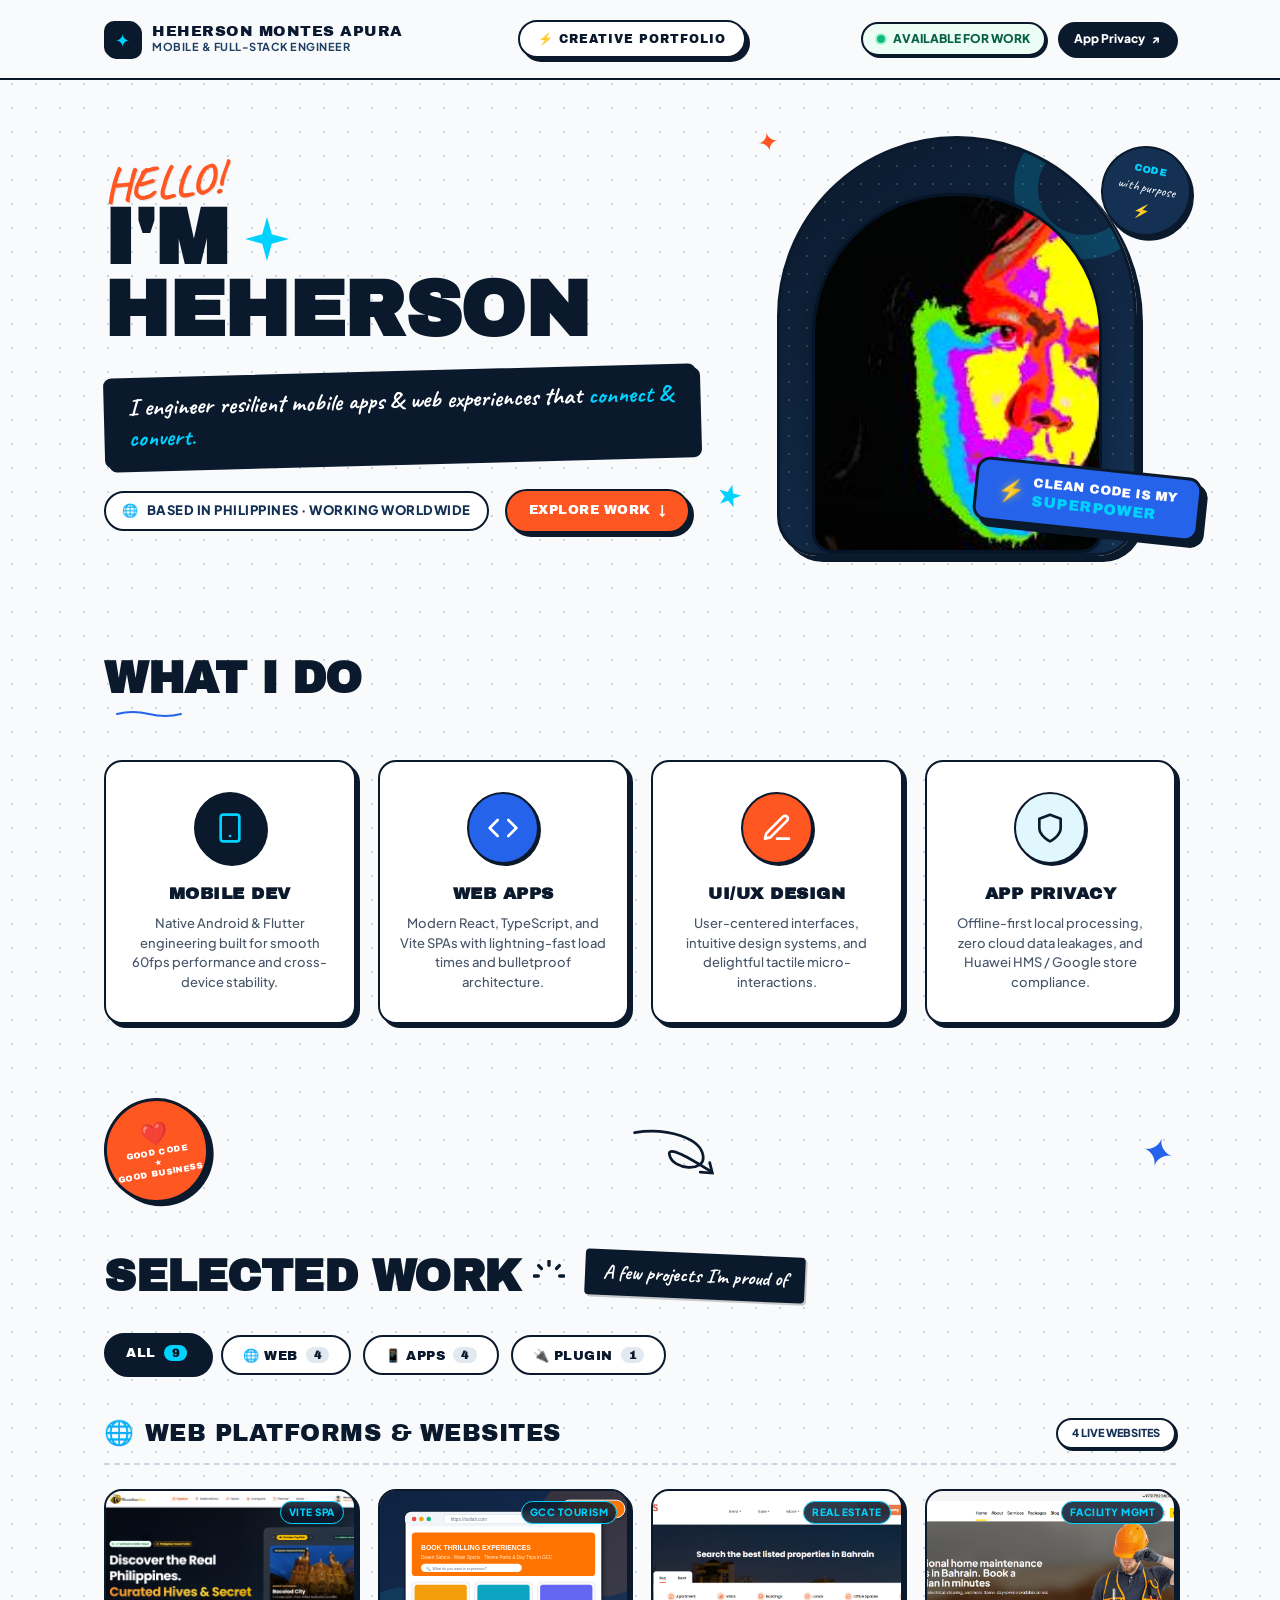
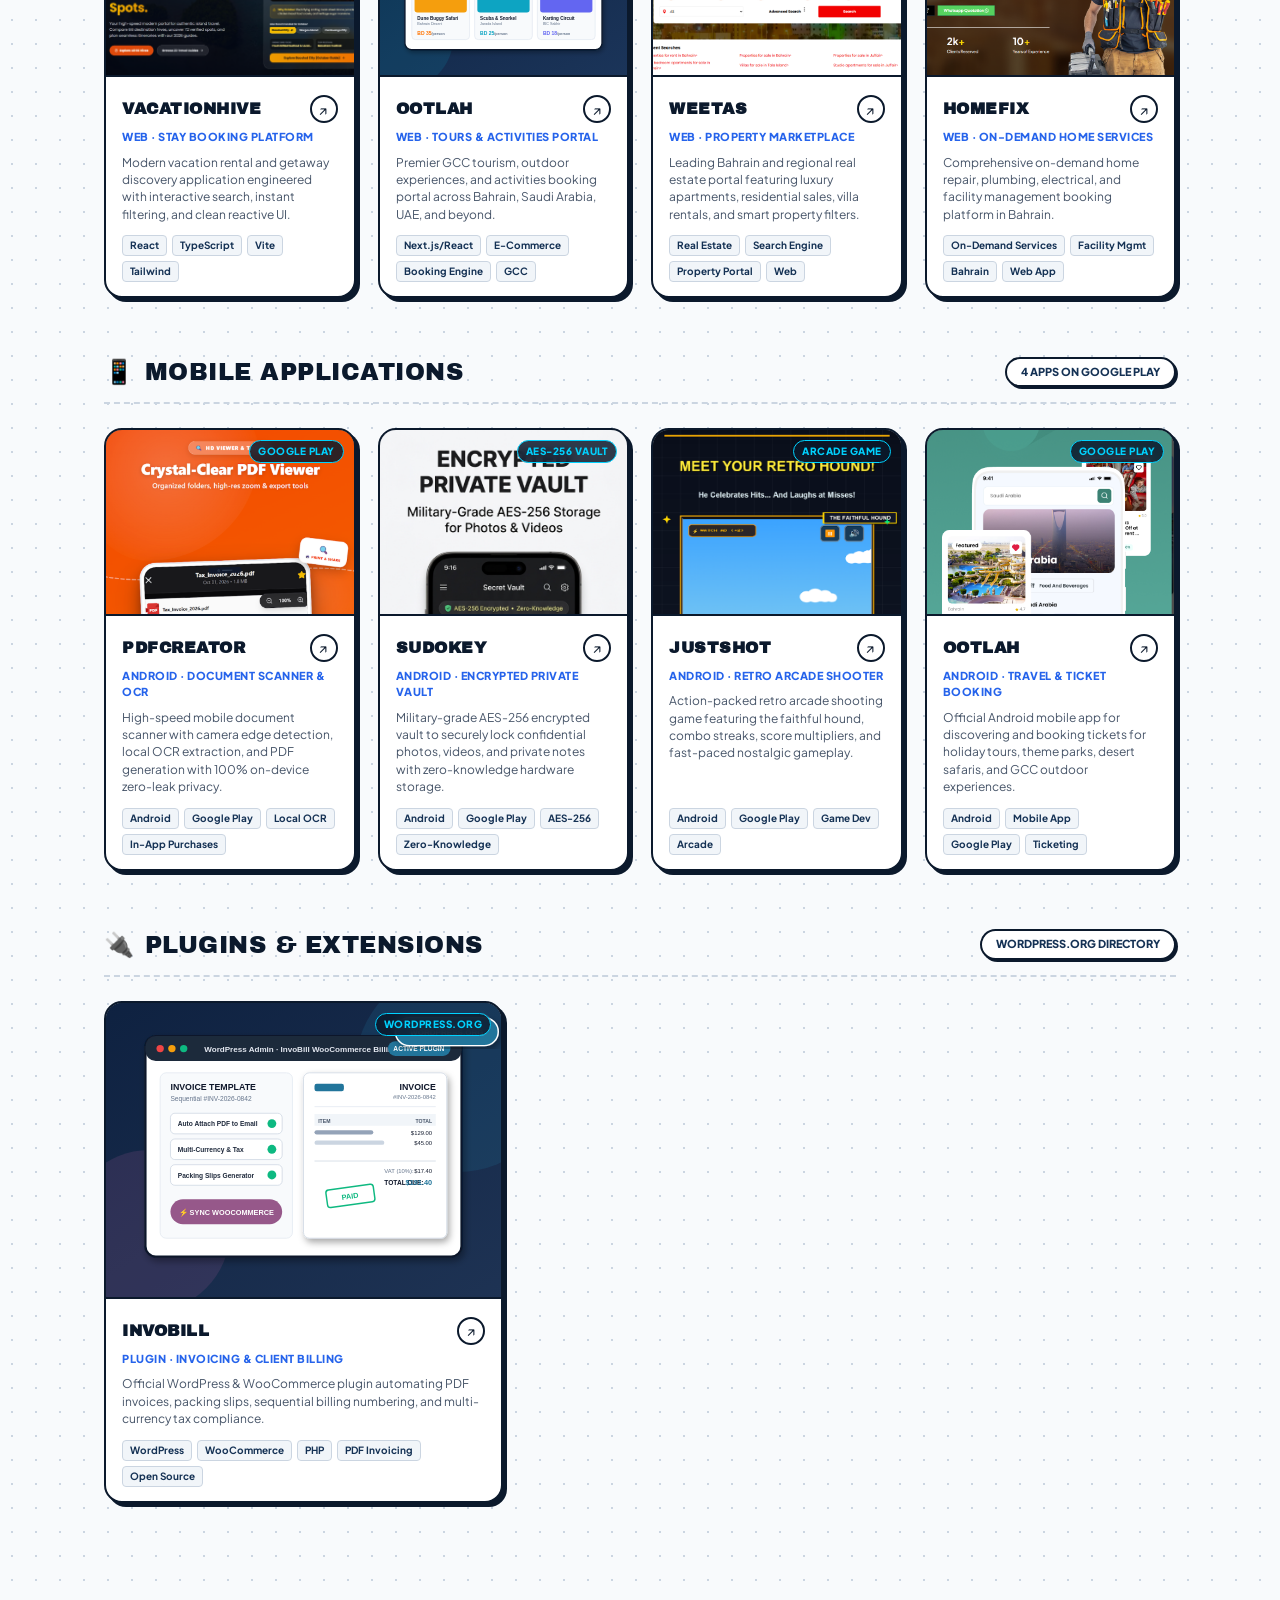
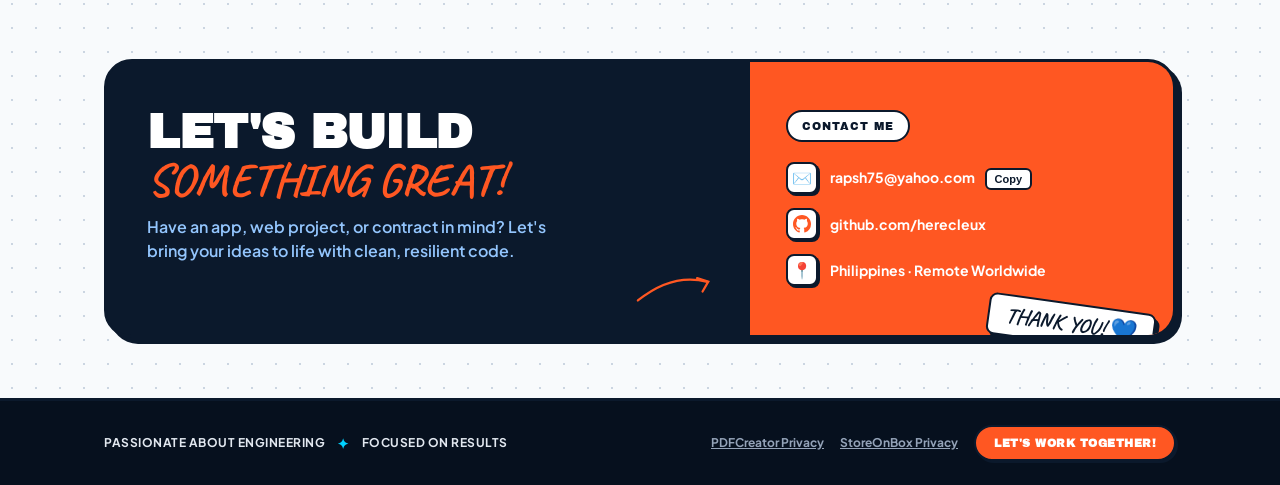
==== commit b1d636d4: "feat: add StoreOnBox POS & Inventory privacy policy and update footer navigation" ====
--- a/index.html
+++ b/index.html
@@ -563,7 +563,8 @@
       </div>
 
       <div class="footer-right">
-        <a href="policy-pdfscanner.html" class="footer-policy-link">PDFCreator Privacy Policy</a>
+        <a href="policy-pdfscanner.html" class="footer-policy-link">PDFCreator Privacy</a>
+        <a href="policy-storeonbox.html" class="footer-policy-link">StoreOnBox Privacy</a>
         <a href="mailto:rapsh75@yahoo.com" class="footer-cta-pill">LET'S WORK TOGETHER!</a>
       </div>
     </div>
